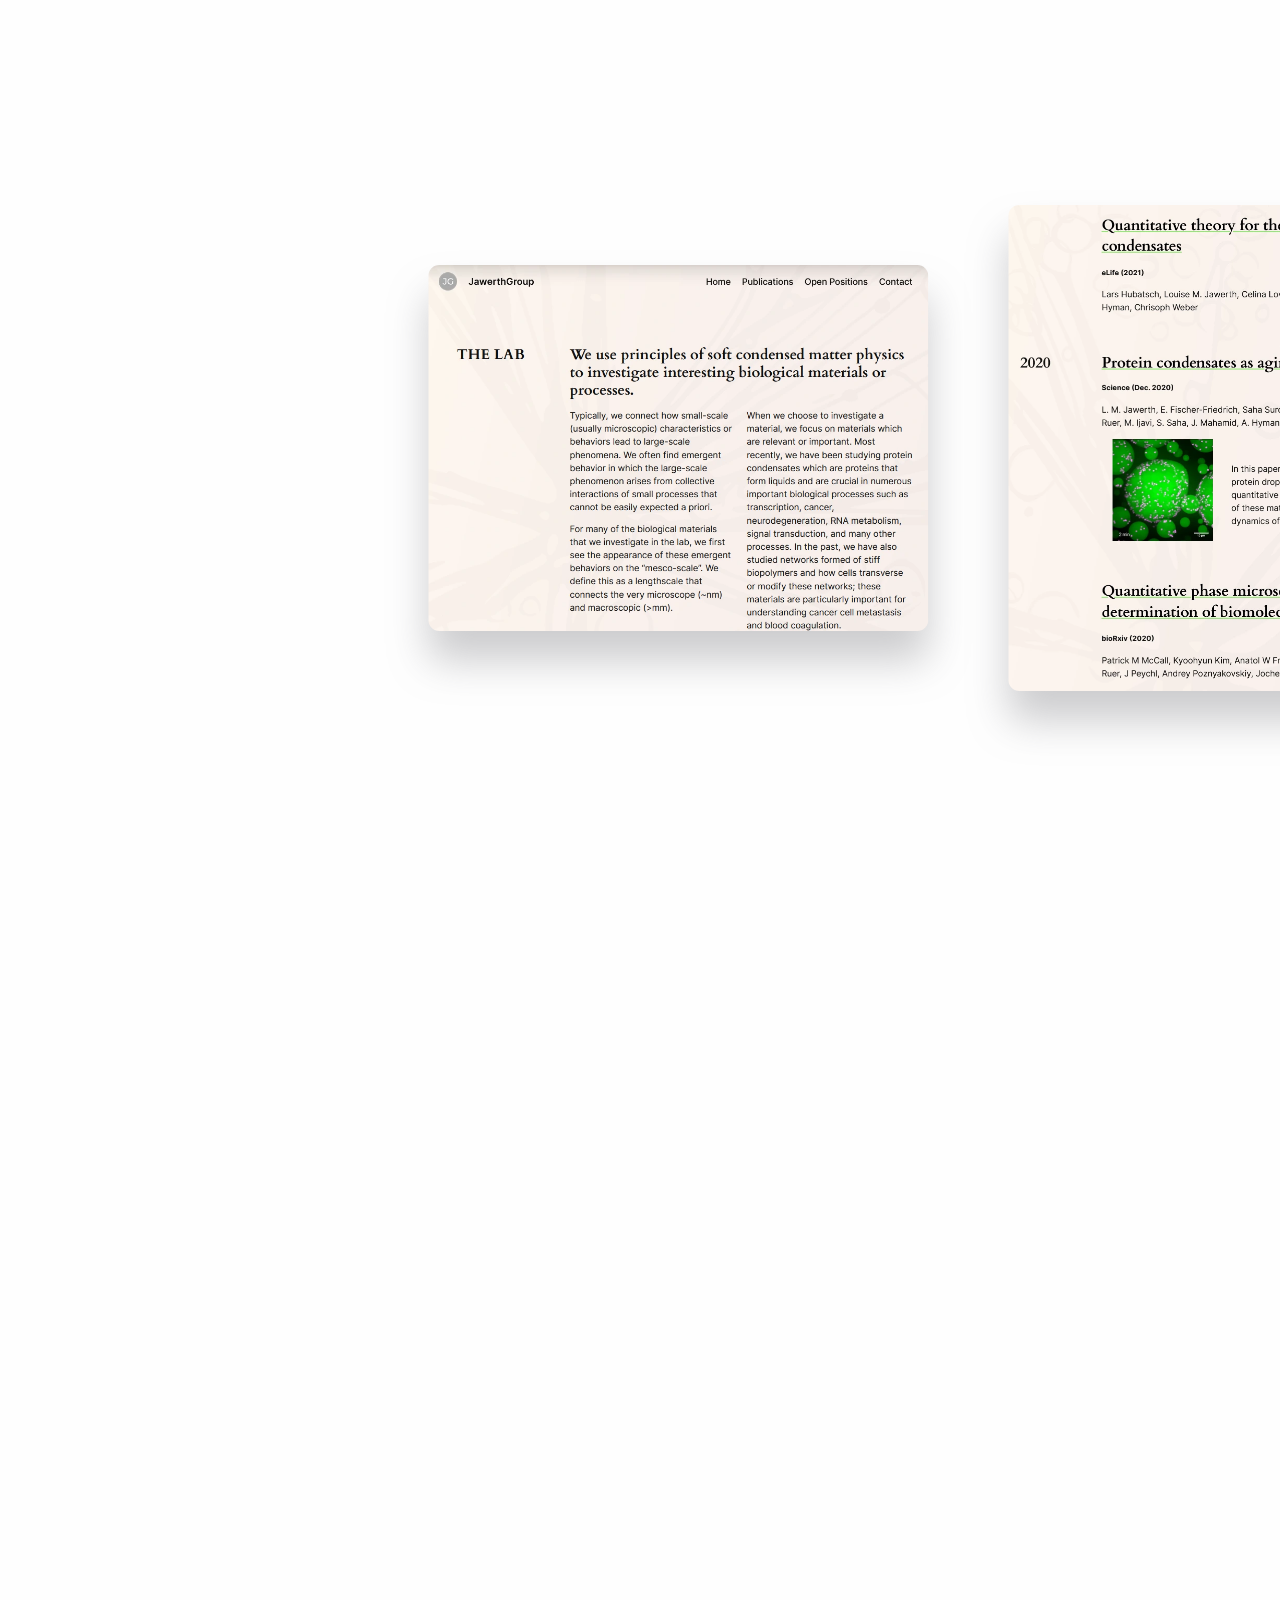
==== index.html @ b8432aae "Update index.html" ====
<!DOCTYPE html>
<html lang="en_EN">


<head>
    <meta charset="utf-8">
    <meta http-equiv="X-UA-Compatible" content="IE=edge">
    <meta name="viewport" content="width=device-width, initial-scale=1, shrink-to-fit=no, viewport-fit=cover">
    <meta name="theme-color" content="#fefefe"> 

    <!-- SEO -->
    <title>Gabriel Furmuzachi | Freelance Web Developer & Graphic Designer Vienna</title>
    <meta name="description" content="Freelance web developer and graphic designer based in Vienna, Austria. Specializing in high-end, custom web solutions, open-source architectures, and creative design." />
    <meta name="author" content="Gabriel Furmuzachi" />
    <meta name="robots" content="index, follow"> 
    <link rel="canonical" href="https://dev.cento.red/" />

    <!-- OpenGraph -->
    <meta property="og:title" content="Gabriel Furmuzachi | Web Development & Graphic Design">
    <meta property="og:type" content="profile">
    <meta property="og:url" content="https://dev.cento.red/">
    <meta property="og:image" content="https://dev.cento.red/img/gabriel_furmuzachi.webp">
    <meta property="og:image:alt" content="Portrait of Gabriel Furmuzachi, Web Developer and Graphic Designer">
    <meta property="og:description" content="Freelance web developer and graphic designer based in Vienna, Austria. Specializing in custom, high-end web solutions and creative design.">
    <meta property="og:site_name" content="Gabriel Furmuzachi Portfolio">
    <meta property="og:locale" content="en_AT">

    <!-- Twitter -->
    <meta name="twitter:card" content="summary_large_image">
    <meta name="twitter:title" content="Gabriel Furmuzachi | Web Development & Graphic Design">
    <meta name="twitter:description" content="Creative graphic design and high-end web development solutions in Vienna.">
    <meta name="twitter:image" content="https://dev.cento.red/img/gabriel_furmuzachi.webp">
    <meta name="twitter:image:alt" content="Portrait of Gabriel Furmuzachi, Web Developer and Graphic Designer">

    <!-- JSON-LD -->
    <script type="application/ld+json">
    {
      "@context": "https://schema.org",
      "@type": "Person",
      "name": "Gabriel Furmuzachi",
      "url": "https://dev.cento.red/",
      "image": "https://dev.cento.red/img/gabriel_furmuzachi.webp",
      "jobTitle": "Freelance Graphic Designer and Web Developer",
      "alumniOf": {
        "@type": "CollegeOrUniversity",
        "name": "University of Vienna"
      },
      "address": {
        "@type": "PostalAddress",
        "addressLocality": "Vienna",
        "addressCountry": "AT"
      },
      "email": "mailto:gabriel@cento.red",
      "knowsAbout": [
        "Web Development", 
        "Graphic Design", 
        "Open-Source Architecture", 
        "UI/UX Design"
      ],
      "sameAs": [
        "https://www.linkedin.com/in/yourprofile",
        "https://github.com/yourusername"
      ]
    }
    </script>

    <!-- Icons -->
    <link rel="icon" href="/favicon.ico" sizes="48x48">
    <link rel="icon" href="/icon.svg" type="image/svg+xml">
    <link rel="apple-touch-icon" href="/apple-touch-icon.png">
    <link rel="stylesheet" href="/main.css">
</head>

<body id="body" style="overscroll-behavior: none !important;">
    <div style="z-index:9999; display:flex; justify-content:flex-start;align-items:center;width:100%;">
    </div>


    <div class="block-ui__wrapper">
        <p>Please change to portrait mode to better see this page.</p>
    </div>


    <div id="menu"
        style="position:fixed; top:calc(2vw + 15px); right:calc(5vw + 15px); z-index:100; transition: all 0.6s ease;  display:var(--mobil-hide);mix-blend-mode:exclusion;">

        <a id="g1" class="anchor" href="#about" target="_self" onmouseover="this.style.color='#4d4e44'"
            onmouseout="this.style.color='white'"
            style="font-variation-settings: 'wght' 374, 'wdth' 67; color:white;">ABOUT</a>

        <a id="g2" class="anchor" href="#work" target="_self" onmouseover="this.style.color='#4d4e44'"
            onmouseout="this.style.color='white'"
            style="font-variation-settings: 'wght' 374, 'wdth' 67; color:rgb(255, 255, 255);">WORK</a>

        <a id="g3" class="anchor" href="#contact" target="_self" onmouseover="this.style.color='#4d4e44'"
            onmouseout="this.style.color='white'"
            style="font-variation-settings: 'wght' 374, 'wdth' 67; color:white;">CONTACT</a>

    </div>



    <main id="page" style="will-change:transform; border:0px; margin:0px;">
        <div class="section"
            style="width:var(--1stwidth); flex-direction:column; justify-content:center; align-content:center; align-items:flex-start; box-sizing:border-box; padding: calc(5vw + 15px) calc(5vw + 15px) calc(3vw + 4vh) calc(5vw + 15px); min-width:55vw; max-width:1450px;">
            <div style="display:flex;">
                <div style="display:flex; flex-direction:column; ">
                    <div style="width:10vw; height:calc(6vw + 8vh); min-height:45px; display:var(--mobil-show);"> </div>
                    <div>
                        <h2 id="bigtitle" class="anm2" style="z-index:9999;
    line-height:110%;font-family:Roboto; margin:0px; text-transform: uppercase;color:#b2b1bb;">Hello, <span
                                style="color:rgb(255, 0, 0); padding:0px; margin:0px;"><span
                                    style="color:#fefefe;text-rendering: geometricPrecision;"></span>World!</span></h2>
                        <br>
                        <h4 id="maincta" style="will-change:tranform, opacity;font-size: 4vh; margin-top:4vw;"> Gabriel
                            here.</h4>


                        <div style="width:10vw;height:calc(3vw + 0vh); display:var(--mobil-show);"> </div>
                    </div>
                </div>
            </div>
        </div>

        <div class="section"
            style="align-items:flex-end; justify-content:center; height:var(--2ndheight); min-width:45vw;">
            <picture class="pic fancy">
                <img src="img/gabriel_furmuzachi.webp" alt="Gabriel Furmuzachi"
                    style="transition-delay:1s; height:var(--2ndheight); max-height:var(--2ndmaxheight); height:auto;">
            </picture>
        </div>





        <div id="about" class="section red-header fancy" style="min-width: 23vw; padding-left: 10vw;">

            <img src="img/about.svg" alt="About">

        </div>

        <div class="horizontal red-header fancy">

            <img src="img/abouth.svg" alt="About">

        </div>

        <div class="section"
            style="flex-direction: column; justify-content: center; padding: calc(5vw + 15px) calc(3vw + 4vh) calc(3vw + 4vh) calc(5vw + 15px); width:var(--1sttextwidth);">
            <!-- <div style="width:55vw; min-height:calc(5vw + 5vh); display:var(--mobil-hide);"> </div> -->
            <div id="about" class="section"
                style="box-sizing:border-box; padding:var(--leadpad) var(--leadpad2); max-height:var(--innherh); display:flex; flex-direction: column; justify-content: center;">
                <p id="about-text" class="alt2b animate-me"
                    style="z-index:1; color:var(--switchfill); line-height:150%; font-size: 120%; ">I'm a graphic
                    designer and web developer. My style is clean, accessible, and direct. <br> <br> I’m here to
                    understand your goals and translate those into fresh, new graphics and web experiences. An intuitive, efficient, and
                    beautiful website can set you apart and take you to the next level. That’s what I am here to help
                    you do.
                </p>
                <p class="alt3 animate-me"
                    style="z-index:1; color:var(--switchfill); line-height:150%; font-size: 120%;">My design process begins with traditional sketching and ideation, followed by digital execution using industry-standard tools like <i>Figma</i> and <i>Illustrator</i>. For web development, I specialize in content management systems (CMS) such <i>Wordpress</i> and
                    <i>Ghost</i>, as well as flat-file systems like <i>Kirby</i> and <i>Grav</i>.
                    
                </p>

            </div>
        </div>

        <div id="work" class="section red-header fancy" style="min-width: 23vw;">
            <img src="img/workv.svg" alt="">
        </div>

        <div class="horizontal section red-header fancy" style="padding: 0 0 5rem 0;">
            <div style="display: flex;flex-direction: column; margin: auto;">
                <svg id="Layer_1" data-name="Layer 1" xmlns="http://www.w3.org/2000/svg" viewBox="0 0 300 90">
                    <defs>
                        <style>
                            .cls-1 {
                                font-size: 1.5rem;
                                fill: #ffff;
                                stroke: #b2b1bb;
                                font-family: Roboto;
                            }
                        </style>
                    </defs><text class="cls-1" transform="translate(0 61.2)">RECENT</text>
                </svg>
                <img src="img/workh.svg" alt="About">

            </div>

        </div>

<!-- WORK EXAMPLES -->

         <!-- Bischu -->
         <div class="section"
         style="flex-direction: column; justify-content: flex-start;padding: calc(3vw + 15px) calc(5vw + 15px) calc(3vw + 4vh) calc(5vw + 15px);">
         <div style="width:10vw;height:4vh; display:var(--mobil-show);"> </div>
         <div style="width:10vw; min-height:calc(5vw + 5vh); display:var(--mobil-hide);"> </div>
         <h2 class="alt1 animate-me work-heading">Bischu</h2>
         <br>
         <h4 style="transition-delay:0.4s; margin:1vh 0px 20px 0px; font-size: 1.95vh; text-align: left;">Web
             Development</h4>
         <p class="alt2 animate-me description">
             <a class="link-flash" href="https://bischu.me/">Bischu</a> is a skilled graphic designer who creates a diverse range of visual solutions, from comprehensive corporate identity packages to dynamic brand videos and eye-catching logos.

         </p>

     </div>

     <div class="section wrap" style="display: flex;align-items: center;justify-content: space-around;">

         <div class="alt1.5 animate-me "
             style=" position: relative; margin-left: auto; margin-right: auto; display: block; padding: 1.5rem;">
             <video class="video wrap"
                 style="border-radius: 11px; -webkit-filter: drop-shadow(5px 5px 5px rgb(146, 146, 146)); filter: drop-shadow(5px 5px 5px rgb(146, 146, 146));"
                 width="auto" height="400px" autoplay="" muted="" loop="" playsinline="">
                 <source src="img/bischu/bischu.mp4">
             </video>

         </div>

         <figure class="gallery__thumb alt1.5 animate-me">
             <img src="img/bischu/webp/bischu-1.webp" alt="bischu" class="gallery__image"
                 style="height=400px;">

         </figure>

         <figure class="gallery__thumb alt2 animate-me">
             <img src="img/bischu/webp/bischu-2.webp" alt="bischu" class="gallery__image">

         </figure>
         <figure class="gallery__thumb alt2 animate-me">
            <img src="img/bischu/webp/bischu-3.webp" alt="bischu" class="gallery__image">

        </figure>


     </div>       


        <!-- Villa Krems -->
         <div class="section"
         style="flex-direction: column; justify-content: flex-start;padding: calc(3vw + 15px) calc(5vw + 15px) calc(3vw + 4vh) calc(5vw + 15px);">
         <div style="width:10vw;height:4vh; display:var(--mobil-show);"> </div>
         <div style="width:10vw; min-height:calc(5vw + 5vh); display:var(--mobil-hide);"> </div>
         <h2 class="alt1 animate-me work-heading">Villa Krems</h2>
         <br>
         <h4 style="transition-delay:0.4s; margin:1vh 0px 20px 0px; font-size: 1.95vh; text-align: left;">Web
             Development</h4>
         <p class="alt2 animate-me description">
             <a class="link-flash" href="https://villa-krems.com/">Villa Krems</a> offers a unique holiday experience in beautifully restored historical apartments located in the heart of Krems an der Donau.

         </p>

     </div>

     <div class="section wrap" style="display: flex;align-items: center;justify-content: space-around;">

         <figure class="gallery__thumb alt1.5 animate-me">
             <img src="img/villakrems/webp/vk01.webp" alt="Villa Krems" class="gallery__image" style="height=400px;">
         </figure>

         <figure class="gallery__thumb alt2 animate-me">
             <img src="img/villakrems/webp/vk02.webp" alt="Villa Krems" class="gallery__image">

         </figure>
         <figure class="gallery__thumb alt2 animate-me">
            <img src="img/villakrems/webp/vk03.webp" alt="Villa Krems" class="gallery__image">
        </figure>
        <figure class="gallery__thumb alt2 animate-me">
            <img src="img/villakrems/webp/vk04.webp" alt="Villa Krems" class="gallery__image">
        </figure>
         <figure class="gallery__thumb alt2 animate-me">
            <img src="img/villakrems/webp/vk05.webp" alt="Villa Krems" class="gallery__image">
        </figure>

     </div>       




        <!-- Jawerth Group -->
        <div class="section"
            style="flex-direction: column; justify-content: flex-start;padding: calc(3vw + 15px) calc(5vw + 15px) calc(3vw + 4vh) calc(5vw + 15px);">
            <div style="width:10vw;height:4vh; display:var(--mobil-show);"> </div>
            <div style="width:10vw; min-height:calc(5vw + 5vh); display:var(--mobil-hide);"> </div>
            <h2 class="alt1 animate-me work-heading">Jawerth Group</h2>
            <br>
            <h4 style="transition-delay:0.4s; margin:1vh 0px 20px 0px; font-size: 1.95vh; text-align: left;">Web
                Development</h4>
            <p class="alt2 animate-me description">
                Research in the <a class="link-flash" href="https://jawerthgroup.org/">Jawerth Group</a> focuses on using principles from soft condensed matter physics to understand important biological materials.

            </p>

        </div>

        <div class="section wrap" style="display: flex;align-items: center;justify-content: space-around;">

            <div class="alt1.5 animate-me "
                style=" position: relative; margin-left: auto; margin-right: auto; display: block; padding: 1.5rem;">
                <video class="video wrap"
                    style="border-radius: 11px; -webkit-filter: drop-shadow(5px 5px 5px rgb(146, 146, 146)); filter: drop-shadow(5px 5px 5px rgb(146, 146, 146));"
                    width="auto" height="400px" autoplay="" muted="" loop="" playsinline="">
                    <source src="img/jawerthgroup/particles.mp4">
                </video>

            </div>

            <figure class="gallery__thumb alt1.5 animate-me">
                <img src="img/jawerthgroup/webp/the-lab.webp" alt="Jawerth Group Lab" class="gallery__image"
                    style="height=400px;">

            </figure>

            <figure class="gallery__thumb alt2 animate-me">
                <img src="img/jawerthgroup/webp/publications.webp" alt="Jawerth Group Publications" class="gallery__image">

            </figure>


        </div>

        <!-- JKR FONDS -->

        <div class="section"
            style="flex-direction: column; justify-content: flex-start;padding: calc(3vw + 15px) calc(5vw + 15px) calc(3vw + 4vh) calc(5vw + 15px);">
            <div style="width:10vw;height:4vh; display:var(--mobil-show);"> </div>
            <div style="width:10vw; min-height:calc(5vw + 5vh); display:var(--mobil-hide);"> </div>
            <h2 class="alt1 animate-me work-heading">JKR-FONDS</h2>
            <br>
            <h4 style="transition-delay:0.4s; margin:1vh 0px 20px 0px; font-size: 1.95vh; text-align: left;">Web
                Development</h4>
            <p class="alt2 animate-me description">
                <a class="link-flash" href="https://jkr-fonds.at/">Johann Karl Regber</a> was an acclaimed Austrian poet and composer whose emotionally rich and complex musical works earned recognition both in Austria and abroad.
            </p>

        </div>

        <div class="section wrap" style="display: flex;align-items: center;justify-content: space-around;">

            <figure class="gallery__thumb alt2.75 animate-me">
                <img src="img/jkr/webp/jkr04.webp" alt="Johann Karl Regber" class="gallery__image">

            </figure>

            <figure class="gallery__thumb alt2.5 animate-me">
                <img src="img/jkr/webp/jkr03.webp" alt="Johann Karl Regber" class="gallery__image">

            </figure>
            <figure class="gallery__thumb alt2.5 animate-me">
                <img src="img/jkr/webp/jkr02.webp" alt="Johann Karl Regber" class="gallery__image">

            </figure>
            <figure class="gallery__thumb alt2.5 animate-me">
                <img src="img/jkr/webp/jkr01.webp" alt="Johann Karl Regber" class="gallery__image">

            </figure>



        </div>



        <!-- Whoosh -->


        <div class="section"
            style="flex-direction: column; justify-content: flex-start;padding: calc(3vw + 15px) calc(5vw + 15px) calc(3vw + 4vh) calc(5vw + 15px);">
            <div style="width:10vw;height:4vh; display:var(--mobil-show);"> </div>
            <div style="width:10vw; min-height:calc(5vw + 5vh); display:var(--mobil-hide);"> </div>
            <h2 class="alt1 animate-me work-heading">Whoosh</h2>
            <br>
            <h4 style="transition-delay:0.4s; margin:1vh 0px 20px 0px; font-size: 1.95vh; text-align: left;">Logo
                Variations </h4>
            <p class="alt2 animate-me description">
                <a class="link-flash" href="https://whoosh.wien/">Whoosh</a> is a start-up that uses urban interventions
                to make important new connections across the city of Vienna, Austria. Read about the <a
                    class="link-flash"
                    href="https://blog.cento.red/2020-10-10-whoosh-the-rebellious-optimists/">making</a> of the logo in
                this blog post.

            </p>

        </div>


        <div class="section">


            <div class="gallery">
                <div class="gallery__column" style="justify-content: space-around;">

                    <figure class="gallery__thumb" style="padding-bottom: 3rem;">

                        <img src="img/whoosh/webp/whoosh.webp" alt="Whoosh logo" class="gallery__image"
                            style="padding-bottom: 3rem;border-radius: 0px;">

                    </figure>

                    <figure class="gallery__thumb">

                        <img src="img/whoosh/webp/whoosh2.webp" alt="Whoosh logo" class="gallery__image"
                            style="padding-bottom: 3rem;border-radius: 0px;">

                    </figure>
                    <figure class="gallery__thumb">

                        <img src="img/whoosh/webp/whoosh3.webp" alt="Whoosh logo" class="gallery__image"
                            style="padding-bottom: 3rem;border-radius: 0px;">

                    </figure>
                    <figure class="gallery__thumb">

                        <img src="img/whoosh/webp/whoosh4.webp" alt="Whoosh logo" class="gallery__image" style="border-radius: 0px;">

                    </figure>


                </div>



            </div>


        </div>


        <!-- Wikiphilo -->

        <div class="section"
            style="flex-direction: column; justify-content: flex-start;padding: calc(3vw + 15px) calc(5vw + 15px) calc(3vw + 4vh) calc(5vw + 15px);">
            <div style="width:10vw;height:4vh; display:var(--mobil-show);"> </div>
            <div style="width:10vw; min-height:calc(5vw + 5vh); display:var(--mobil-hide);"> </div>
            <h2 class="alt1 animate-me work-heading">WIKIPHILO</h2>
            <br>
            <h4 style="transition-delay:0.4s; margin:1vh 0px 20px 0px; font-size: 1.95vh; text-align: left;">Flyers</h4>
            <p class="alt2 animate-me description">
                <a class="link-flash" href="https://wikiphilo.at/">WIKiPhilo</a> is an independent institute focused on nurturing curiosity and self-discovery in children and young adults.
                <br>
                Read about how I <a class="link-flash"
                    href="https://blog.cento.red/2020-09-10-wikiphilo-philosophy-and-kids/">designed</a> the flyers and posters.
            </p>

        </div>

        <div class="section wrap" style="display: flex;align-items: center;justify-content: space-around;">



            <figure class="gallery__thumb alt1.5 animate-me">
                <img src="img/wikiphilo/webp/flyer1.webp" alt="Wikiphilo Flyer" class="gallery__image">

            </figure>

            <figure class="gallery__thumb alt2 animate-me">
                <img src="img/wikiphilo/webp/flyer2.webp" alt="Wikiphilo Flyer" class="gallery__image">

            </figure>

            <figure class="gallery__thumb alt1.5 animate-me">
                <img src="img/wikiphilo/webp/front-2024.webp" alt="Wikiphilo Flyer" class="gallery__image">

            </figure>

            <figure class="gallery__thumb alt2 animate-me">
                <img src="img/wikiphilo/webp/back-2024.webp" alt="Wikiphilo Flyer" class="gallery__image">

            </figure>

        </div>



        <!-- And More -->
        <div class="section"
        style="flex-direction: column; justify-content: flex-start;padding: calc(3vw + 15px) calc(5vw + 15px) calc(3vw + 4vh) calc(5vw + 15px);">
        <div style="width:10vw;height:4vh; display:var(--mobil-show);"> </div>
        <div style="width:10vw; min-height:calc(5vw + 5vh); display:var(--mobil-hide);"> </div>
        <h2 class="alt1 animate-me work-heading">Playground</h2>
        <br>
        <h4 style="transition-delay:0.4s; margin:1vh 0px 20px 0px; font-size: 1.95vh; text-align: left;">Concepts</h4>
        <p class="alt2 animate-me description">
            <a class="link-flash" href="https://gerlitzen.cento.red/">Gerlitzen Apartments</a> 
            <br>
            <a class="link-flash" href="https://wikiphilo.cento.red/">Wikiphilo Concept</a>
            <br>
            
        </p>

    </div>


        <div id="contact" class="section fancy" style="padding: 6vw 7vw 6vw 9vw; width: 35vw;">



            <img src="img/contact.svg" alt="">
        </div>

        <div class="horizontal section red-header fancy">

            <img src="img/contacth.svg" style="padding-bottom: 7vh;" alt="Contact">


        </div>


        <div
            style="display: flex; box-sizing: border-box; height: var(--sectionheight); width: var(--sectionwidth); background-color: black; padding: calc(3vw + 15px) calc(5vw + 15px) calc(3vw + 4vh) calc(5vw + 15px);align-items:center; height:var(--footerh); min-width:70vw; min-height: 80vh;">



            <div
                style="width: 100%; display:flex; flex-direction: var(--footerf); align-items:var(--footerff);  min-height:var(--footerkmh); justify-content: space-evenly;">
                <p class="contact">Contact me for a tailored quote.<br><br>
                    Are you a graphic designer or web developer? Get in touch! <br> I’m always on the lookout for new collaborations and partnerships.
                    <br><br>
                    Send a <a class="link-flash" href="mailto:gabriel@cento.red" rel="noopener">message</a> and let's talk.
                </p>

                <div style="margin-top:50px; display: flex; flex-direction: column-reverse;align-items: flex-end;">
                    <p>
                        <a class="link-flash"
                            style="color:rgb(255, 255, 255); font-variation-settings: 'wght' 374, 'wdth' 67; font-size:18px; margin:0px; padding:0px;"
                            href="impressum.html" rel="noopener">Impressum</a>
                    </p>
                </div>


            </div>
        </div>


    </main>


</body>








<script>
    document.fonts.ready.then(function () {

        document.getElementById('g1').style.opacity = document.getElementById('g2').style.opacity = document.getElementById('g3').style.opacity = 1;
        document.getElementById('bigtitle').style.opacity = 1; document.getElementById('bigtitle').style.transform = "translateY(0px)";

        document.getElementById('maincta').style.opacity = 1; document.getElementById('maincta').style.transform = "translateY(0px)";
    });

</script>



<script>[].forEach.call(document.querySelectorAll('[data-srcset]'), function (pic) {
        pic.setAttribute('srcset', pic.getAttribute('data-srcset'));
        pic.onload = function () { pic.removeAttribute('data-srcset'); };
    });</script>
<script> var page = document.getElementById("page"), last_pane = page.getElementsByClassName("section");
    last_pane = last_pane[last_pane.length - 1]; var dummy_x = null;

    function gecoKa() {
        var e = page.scrollWidth - window.innerWidth + window.innerHeight;
        document.body.style.height = e + "px", dummy_x = last_pane.getBoundingClientRect().left + window.scrollY;



        var html = document.getElementsByTagName('html')[0];
        var wchange = window.pageYOffset / 250;
        if ("ontouchstart" in document.documentElement) { if (wchange < 1) { html.style.setProperty('--scalesm', 1 - wchange); } else { html.style.setProperty('--scalesm', 0); } } else {
            if (wchange < 1) { html.style.setProperty('--scales', 1 - wchange); } else { html.style.setProperty('--scales', 0); }
        }


        window.requestAnimationFrame(gecoKa)
    } window.requestAnimationFrame(gecoKa)

</script>



<script> function resize() { "ontouchstart" in document.documentElement || document.getElementById("page").classList.add("smooth"); const t = document.body, e = document.querySelector(".smooth"); let o = 0, n = 0, s = o, i = n; function a(t, e, o) { return (1 - o) * t + o * e } t.style.height = e.style.width + "px", e.style.position = "fixed", e.style.top = 0, e.style.left = 0, window.addEventListener("scroll", function () { o = window.pageYOffset, n = window.pageXOffset }, { passive: true, capture: false }), window.requestAnimationFrame(function t() { if (navigator.userAgent.toLowerCase().indexOf("firefox") > -1) { s = a(s, o, .3); } else { s = a(s, o, .07); i = a(i, n, .07); s = Math.floor(100 * s) / 100; i = Math.floor(100 * i) / 100; } if (navigator.userAgent.toLowerCase().indexOf("firefox") > -1) { e.style.transform = `translate3d(-${s}px, 0px, 0.01px)`; } else { e.style.transform = `translate3d(-${s}px, -${i}px, 0px)`; } window.requestAnimationFrame(t) }) } resize();</script>


<script> function flexer() {
        if ("ontouchstart" in document.documentElement) {
            document.getElementById("page").style.flexDirection = "column"; document.body.style.cssText = "width: 100% !important; overflow-x: hidden"; document.getElementById("page").style.width = window.innerWidth;
        } else { }
    }; if ("ontouchstart" in document.documentElement) { flexer(); }

</script>



<script> function scrollUp() { window.scrollTo(0, 0); } </script>


<script>
    var elements = document.querySelectorAll('a.fade'), i; for (var i = 0, len = elements.length; i < len; i++) { elements[i].onclick = function () { return createTimedLink(this, myFunction, 300); } } function createTimedLink(element, callback, timeout) {
        var badi = document.body; badi.style.transition = "opacity 0.3s"; badi.style.opacity = 0;
        setTimeout(function () { callback(element); }, timeout); return false;
    } function myFunction(element) { window.location = element.href; } window.addEventListener("pageshow", function (event) { var historyTraversal = event.persisted || (typeof window.performance != "undefined" && window.performance.navigation.type === 2); if (historyTraversal) { window.location.reload(); } });
</script>


<script> if (navigator.userAgent.toLowerCase().indexOf('firefox') > -1) {
        var fflex = document.querySelectorAll('.ffflex'), i;
        for (i = 0; i < fflex.length; ++i) { fflex[i].style.display = "flex"; fflex[i].style.alignItems = "flex-end"; }
    } else { } </script>



<script>
    window.addEventListener('keydown', function (event) { if (event.key === 'ArrowUp') { window.scrollBy(0, -500); } }, { passive: true, capture: false })
    window.addEventListener('keydown', function (event) { if (event.key === 'ArrowDown') { window.scrollBy(0, 500); } }, { passive: true, capture: false })
</script>



<script> if ("ontouchstart" in document.documentElement) { if (window.DeviceOrientationEvent) { window.addEventListener('orientationchange', function () { location.reload(); }, false); } } else { }
</script>



<script> var html = document.getElementsByTagName('html')[0]; if ("ontouchstart" in document.documentElement) { html.style.setProperty('--timing', 0 + 's'); html.style.setProperty('--easing', 'linear'); } else { html.style.setProperty('--timing', 0.5 + 's'); html.style.setProperty('--easing', 'ease'); } </script>




<script>
    const options = { root: null, rootMargin: '0px', threshold: 0 }
    let callback = (entries) => { entries.forEach(entry => { if (entry.isIntersecting) { entry.target.classList.add('fancy'); } else { entry.target.classList.remove('fancy'); } }); }
    let observer = new IntersectionObserver(callback, options); document.querySelectorAll('.animate-me').forEach(box => { observer.observe(box) });
    if (navigator.userAgent.indexOf("Chrome") !== -1) { } else { }
</script>


<script>

    if ("ontouchstart" in document.documentElement) { } else {
        let ankorz = document.querySelectorAll(".anchor"); for (let i = 0; i < ankorz.length; i++) { ankorz[i].onclick = function () { window.scrollTo(0, document.querySelector(this.getAttribute('href')).offsetLeft); } }
    }</script>

<script>
    function changeText(text) { var display = document.getElementById('changethis'); display.innerHTML = ""; display.innerHTML = text; }
</script>


<script>
    const ENABLE_HOVER_DELAY = 500; let timer;

    window.addEventListener('scroll', function () {
        const bodyClassList = document.body.classList; clearTimeout(timer);
        if (!bodyClassList.contains('disable-hover')) { bodyClassList.add('disable-hover'); }
        timer = setTimeout(function () { bodyClassList.remove('disable-hover'); }, ENABLE_HOVER_DELAY);
    }, { passive: true, capture: false });

</script>


</html>
---- main.css ----
@font-face {
	font-family: "Impact";
	font-display: swap;
	src: url('fonts/Oswald-VariableFont_wght.ttf') format('truetype');
}

@font-face {
	font-family: "Roboto";
	font-display: swap;
	src: url('fonts/Roboto-regular.ttf') format('truetype');
}


h2,
h1 {
	font-family: var(--family);
	font-kerning: normal;
	-webkit-font-kerning: normal;
	-moz-osx-font-smoothing: grayscale;
	-webkit-font-smoothing: antialiased;
	font-variation-settings: var(--weight);
}

h3,
p,
h4,
a,
button
 {
	font-family: 'Roboto', Fallback, sans-serif;
}

h1,
h2 {
	font-variation-settings: 'wght' 400, 'wdth' 63;

}

p,
i {
	font-variation-settings: 'wght' 415, 'wdth' 104;
}

/* a,
button {
	font-variation-settings: 'wght' 1200, 'wdth' 104, 'slnt' 0;
} */

/* a:hover,
button:hover,
#send:hover {
	font-variation-settings: 'wght' 900, 'wdth' 104, 'slnt' -10;
} */

@media (hover: hover) and (pointer: fine) {
	 :root {
		--emptyw: 15vh;
		--emptyh: 100vh;
		--sectionheight: 100vh;
		--mobil-hide: block;
		--1stwidth: 60vw;
		--1sttextwidth: 45vw;
		--2ndtextwidth: 94vw;
		--2ndtextmaxwidth: 1500px;
		--3rdtextwidth: 900px;
		--contactwidth: 600px;
		--benefitswidth: 400px;
		--2ndheight: 100vh;
		--2ndmaxheight: 88vh;
		--3rdheight: 100vh;
		--family: 'Impact', Fallback, sans-serif;
		--officemaxheight: 76vh;
		--footerh: 100vh;
		--footerw: ;
		--globew: auto;
		--footerf: column;
		--footerff: center;
		--footerkmh: 60vh;
	}
}

@media screen and (min-width: 2200px) and (pointer: fine) {
	 :root {
		--var: none;
	}
}

@media (hover: none) and (pointer: coarse) {
	 :root {
		---emptyw: 0px;
		--emptyh: 0px;
		--sectionwidth: 100%;
		--mobil-hide: none;
		--2ndheight: ;
		--3rdheight: 70vh;
		--1sttextwidth: 100%;
		--2ndtextwidth: 100%;
		--3rdtextwidth: 100%;
		--family: 'Roboto', Fallback, sans-serif;
		--weight: 'wght' 500, 'wdth' 63;
		--globemh: 80vh;
		--globew: auto;
	}
}

@media (hover: none) and (pointer: coarse) {
	 :root {
		--footerw: 100vw;
		--tacsw: 100vw;
		--tacsp: calc(5vw + 15px);
		--globew: 100vw;
	}
}

@media (hover: none) and (pointer: coarse) and (orientation: landscape) {
	 :root {
		--footerh: 40vw;
		--2ndmaxheight: 300vh;
		--officemaxheight: 200vh;
		--mobil-hide: block;
		--globew: 100vw;
		--footerf: row;
		--footerff: center;
		--footerkmh: 30vh;
	}
}

@media (hover: none) and (pointer: coarse) and (orientation: portrait) {
	 :root {
		--globew: 100vw;
		--footerf: column;
		--footerff: center;
		--footerkmh: 60vh;
	}
}

#body {
	overscroll-behavior: none !important;
}

body {
	margin: 0;
	overflow-x: hidden;
	background: var(--bgcolor);
	a:hover {
		color: var(--brandcolor);
	}
	-webkit-transition: all 0.6s ease;
	-moz-transition: all 0.6s ease;
	-o-transition: all 0.6s ease;
	transition: all 0.6s ease;
}

 :root {
	--bgcolor: #fefefe;
	--switchfill: black;
	--brandcolor: #b2b1bb;
	--thumbBG: rgb(180, 180, 180);
}

body.dark-mode {
	--bgcolor: #555454;
	--switchfill: rgb(255, 255, 255);
  }


body::-webkit-scrollbar {
	width: 12px;
}

body,
html {
	scrollbar-width;
	scrollbar-color: #ff0000 rgb(255, 255, 255);
}

body::-webkit-scrollbar-track {
	background: rgb(255, 255, 255);
}

body::-webkit-scrollbar-thumb {
	background-color: transparent;
	/* border-radius: 10px; */
	border: 2px solid rgb(255, 0, 0);
}

 ::-moz-selection {
	
	color: red;
	background: #b2b1bb;
}

 ::selection {
	
	color: red;
	background: #b2b1bb;
}

a {
	font-family: 'Roboto', Fallback, sans-serif;
	font-size: 1em; 
	padding-left: 20px;
	text-decoration: none;
	cursor: pointer;
	transition: all 0.2s ease;
}


img[data-srcset],
[data-srcset] {
	opacity: 0;
}

img,
[srcset] {
	opacity: 1;
	transition: opacity 2s 0s;
}

#page {
	display: flex;
	align-items: flex-start;
	align-content: flex-start;
}

.section {
	background-color: var(--bgcolor);
	transition: background-color 1s;
	display: flex;
	box-sizing: border-box;
	height: var(--sectionheight);
	width: var(--sectionwidth);
	max-width: var(--sectionwidth);
}

.section-example {
	background-color: var(--bgcolor);
	transition: background-color 1s;
	display: flex;
	box-sizing: border-box;
	height: var(--sectionheight);
	width: 36vw;
	max-width: 38vw;
}



.pic>source,
.pic>img {
	will-change: transform;
	width: 100%;
	object-fit: cover;
	margin: 0px;
	padding: 0px;
}

h1 {
	font-size: 230px;
}

@media screen and (min-width: 320px) {
	h1 {
		font-size: calc(50px + 76 * ((100vw - 320px) / 680));
	}
}

@media screen and (min-width: 2000px) {
	h1 {
		font-size: 180px;
	}
}

h2 {
	font-size: 30px;
}

@media screen and (min-width: 320px) {
	h2 {
		/* font-size: calc(50px + 28 * ((100vw - 620px) / 680)); */
		font-size: 30px;
	}
}

@media screen and (min-width: 2000px) {
	h2 {
		font-size: 60px;
	}
}

h3,
p {
	font-size: 14px;
	line-height: 150%;
}

@media screen and (min-width: 320px) {
	h3,
	p {
		font-size: calc(12px + 3 * ((100vw - 320px) / 680));
	}
}

@media screen and (min-width: 2000px) {
	h3,
	p {
		font-size: 15px;
	}
}

h4,
a {
	font-size: 18px;
	line-height: 160%;
}

@media screen and (min-width: 320px) {
	h4,
	a {
		font-size: calc(18px + 3 * ((100vw - 320px) / 680));
	}
}

@media screen and (min-width: 2000px) {
	h4,
	a {
		font-size: 26px;
	}
}


.contact {
	color:rgb(255, 255, 255); 
	width:45vw; 
	max-width:80vw; 
	font-variation-settings: 'wght' 374, 'wdth' 67; 
	font-size:23px; 
	margin:0px; 
	padding:0px;
}

.contact > a {
	
	color: rgb(255, 255, 255);
	
}

@media screen and (max-width: 500px) {
	.contact {
		width: 80vw; 
		margin: auto;
		font-size: 100%;
	}
	#menu {
		display: none;
	}
	.switch {
		top: 120px; 
		left: 130px;
	}

}

.work-heading {
	z-index:9999; 
	max-width:600px; 
	line-height:90%; 
	margin:0px; 
	text-transform: 
	uppercase;
	color:#b2b1bb; 
	text-align: left;
	
}




/* orientation */

.block-ui__wrapper {
	position: fixed;
	top: 0;
	left: 0;
	width: 100%;
	height: 100%;
	z-index: 99999;
	display: none;
	background: #000;
	color: rgb(255, 0, 0);
  }


  @media (max-width: 767px)
and (-webkit-min-device-pixel-ratio: 2)
and (orientation: landscape) {
 .block-ui__wrapper {
	 display: block;
	 display: -webkit-box;
	 display: -webkit-flex;
	 display: -moz-box;
	 display: -ms-flexbox;
	 display: flex;
	 -webkit-box-pack: center;
	 -webkit-justify-content: center;
		-moz-box-pack: center;
		 -ms-flex-pack: center;
			 justify-content: center;
	 -webkit-box-align: center;
	 -webkit-align-items: center;
		-moz-box-align: center;
		 -ms-flex-align: center;
			 align-items: center;
 }
}

@media (max-width: 767px)
and (-webkit-min-device-pixel-ratio: 2)
and (orientation: landscape) {
 .full-content__wrapper {
   overflow: hidden;
   position: fixed;
   height: 100%;
   width: 100%;
 }
}



.fancy {
	animation: anim1 1s ease-out;
}

.alt1.fancy {
	animation: anim2 1s ease-out;
}

.alt2.fancy {
	animation: anim3 0.65s ease-out;
}

.alt2b.fancy {
	animation: anim3b 1s ease-out;
}

.alt2c.fancy {
	animation: anim3c 1.65s ease-out;
}

.alt3.fancy {
	animation: anim4 2s ease-out;
}

.alt4.fancy {
	animation: anim2b 1s ease-out;
}

.alt5.fancy {
	animation: anim5 1s ease-out;
}

.alt6.fancy {
	animation: anim6 1s ease-out;
}

@keyframes anim1 {
	0% {
		opacity: 0;
		transform: scale(0.95);
	}
	100% {
		opacity: 1;
		transform: scale(1);
	}
}

@keyframes anim2 {
	0% {
		opacity: 0;
	}
	100% {
		opacity: 1;
	}
}

@keyframes anim2b {
	0% {
		opacity: 0;
	}
	30% {
		opacity: 0;
	}
	100% {
		opacity: 1;
	}
}

@keyframes anim3 {
	0% {
		opacity: 0;
		transform: translateY(20px);
	}
	100% {
		opacity: 1;
		transform: translateY(0px);
	}
}

@keyframes anim3b {
	0% {
		opacity: 0;
		transform: translateY(20px);
	}
	25% {
		opacity: 0;
		transform: translateY(20px);
	}
	100% {
		opacity: 1;
		transform: translateY(0px);
	}
}

@keyframes anim3c {
	0% {
		opacity: 0;
		transform: translateY(20px);
	}
	50% {
		opacity: 0;
		transform: translateY(20px);
	}
	100% {
		opacity: 1;
		transform: translateY(0px);
	}
}

@keyframes anim4 {
	0% {
		opacity: 0;
		transform: translateY(50px);
	}
	25% {
		opacity: 0;
		transform: translateY(50px);
	}
	100% {
		opacity: 1;
		transform: translateY(0px);
	}
}

@keyframes anim5 {
	0% {
		transform: scale(0.9);
	}
	100% {
		transform: scale(1);
	}
}

@keyframes anim6 {
	0% {
		transform: rotate(180deg);
	}
	100% {
		transform: rotate(0deg);
	}
}

#bigtitle {
	opacity: 0;
	transform: translateY(20px);
	transition: opacity 0.6s ease-out 0.4s, transform 0.6s ease-out 0.4s;
}

#smalltitle {
	opacity: 0;
	transform: translateY(20px);
	transition: opacity 0.45s ease-out 0.6s, transform 0.4s ease-out 0.65s;
}

#maincta {
	opacity: 0;
	transform: translateY(10px);
	transition: opacity 0.45s ease-out 1s, transform 0.6s ease-out 1s;
}


/* mobile */

.horizontal img {
	margin: auto;
	/* max-width: 200px; */
	max-width: 200px;
}


@media screen and (min-width: 1300px) {
	.horizontal {
		display: none;
	}
	.red-header {
		padding: 12vw 12vh; 
		width: 30vw;
	}
	.gallery {
		/* width: 36vw; */
		max-width: 38vw;
		}
	.card-list {
		width: 36vw;
		max-width: 38vw;
	}
	} 
@media screen and (max-width: 1300px) {

	#about, #work, #contact, #g1, #g2, #g3 {
		display: none;
	}
	.red-header {
		padding: 7vh 0 0 0; 
		margin: auto;
		}


	.gallery {
		margin: auto;
		display: flex;
		flex-direction: column;
		
		}
	:root {		
		--footerf: column;
		--footerff: center;
		--footerkmh: 99vw;
	}

	} 


.description {
	line-height:170%; 
	transition-delay:0.4s; 
	margin:0vh 0px 0px 3px; 
	transition:opacity 2s 0.7s, transform 1s ease 0.5s; 
	text-align:left; 
	color:rgb(43, 42, 42); 
	transition-delay:1s; 
	max-width:400px; 
	font-size: 1rem;
	
}


/* link */





.link-flash {
	font-variation-settings: 'wght' 374, 'wdth' 67;
	font-size:inherit; 
	padding-left: 0px;
	--ease-out-expo: cubic-bezier(0.19, 1, 0.22, 1);
	position: relative;
}
.link-flash::before, .link-flash::after {
	position: absolute;
	content: "";
	left: 0;
	bottom: -0.09rem;
	display: block;
	width: 100%;
	height: 1px;
	background: red;
	transition: 1.1s var(--ease-out-expo);
}
.link-flash::before {
	transform: scaleX(0);
	transform-origin: left;
}
.link-flash::after {
	transform-origin: right;
	transition-delay: 0.25s;
}
.link-flash:hover::before {
	transform: scaleX(1);
	transition-delay: 0.25s;
}
.link-flash:hover::after {
	transform: scaleX(0);
	transition-delay: 0s;
}
a {
	color: rgb(43, 42, 42); ;
	text-decoration: none;
}





#g1,
#g2,
#g3,
#g4 {
	opacity: 0;
}

#about-text {
	font-size: 20px;
}

@media screen and (min-width: 320px) {
	#about-text {
		font-size: calc(20px + 4 * ((100vw - 320px) / 680));
	}
}

@media screen and (min-width: 2000px) {
	#about-text {
		font-size: 30px;
	}
}

.disable-hover,
.disable-hover * {
	pointer-events: none !important;
}

#about>p>span {
	text-decoration: underline;
	cursor: crosshair;
	font-variation-settings: 'wght' 500, 'wdth' 108;
}

#about>p {
	font-variation-settings: 'wght' 300, 'wdth' 114;
}

.slide-img {
	opacity: 0;
	transition: opacity 2s;
}

.show {
	opacity: 1;
}





/* gallery */



.gallery {
	
	display: flex;
	padding: 2px;
	transition: 0.3s;
	align-content: center;
	align-items: center;
	}

.gallery__column {
	display: flex;
	flex-direction: column;
	
}

.gallery__thumb {
	position: relative; 
	/* max-width: 300px; */
	/* width: 100%;
	height: auto; */
	
	
	filter: drop-shadow(0px 30px 20px rgba(89, 89, 95, 0.3));
	-webkit-drop-shadow: (0px 30px 20px rgba(89, 89, 95, 0.3));
	-moz-drop-shadow: (0px 30px 20px rgba(89, 89, 95, 0.3));
	-ms-drop-shadow: (0px 30px 20px rgba(89, 89, 95, 0.3));
	-o-drop-shadow: (0px 30px 20px rgba(89, 89, 95, 0.3));

}
.gallery__image {
	/* display: block; */
	/* width: 100%; */
	max-width: 500px;
	transition: 0.3s;
	height: auto;
	border-radius: 11px;

}


@media screen and (max-width: 700px) {

	.gallery__image {
		/* display: block; */
		width: 100%;
		max-width: 300px;
		transition: 0.3s;
		height: auto;
	}

	.wrap {
		flex-wrap: wrap;
	}

	.video {
		width: 100%; 
		max-width: 300px;
	}

	} 



.gallery__image:hover {
	transform: scale(1.1);
	}

.impress {
	padding: 100px 35vw;
	margin: auto;
}

.impressum {
	color: rgb(95, 95, 95);
	
	font-variation-settings: 'wght' 374, 'wdth' 67; 
	font-size:23px; 
	margin:0px; 
	padding:0px;
}

.impressum > a {
	
	color: rgb(95, 95, 95);
	
}

@media screen and (max-width: 500px) {
	.impress {
		padding: 100px 50px;
		margin: auto;
	}
	.impressum {
		width: 80vw; 
		margin: auto;
		font-size: 16px;
	}
}
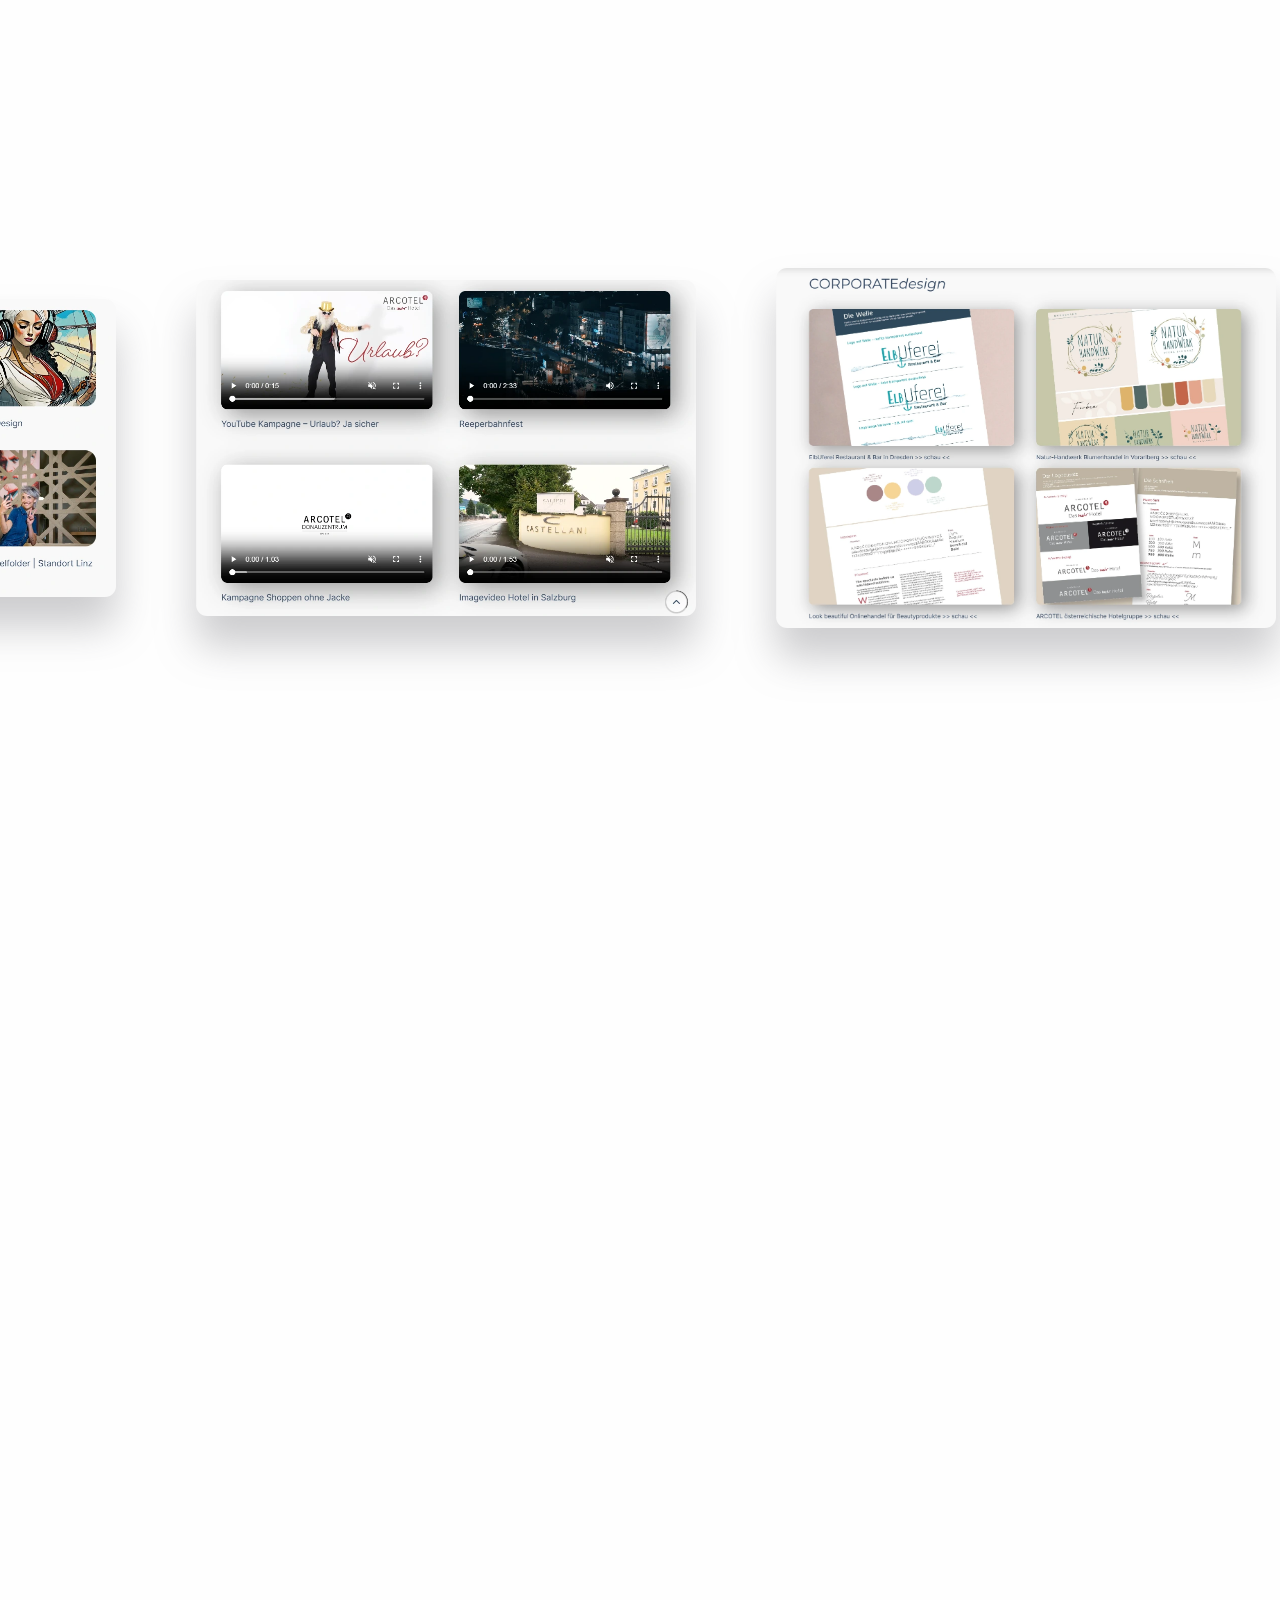
==== commit 696beffc: "bruno" ====
--- a/index.html
+++ b/index.html
@@ -193,6 +193,53 @@
 
 <!-- WORK EXAMPLES -->
 
+
+ <!-- Bruno Strobl -->
+         <div class="section"
+         style="flex-direction: column; justify-content: flex-start;padding: calc(3vw + 15px) calc(5vw + 15px) calc(3vw + 4vh) calc(5vw + 15px);">
+         <div style="width:10vw;height:4vh; display:var(--mobil-show);"> </div>
+         <div style="width:10vw; min-height:calc(5vw + 5vh); display:var(--mobil-hide);"> </div>
+         <h2 class="alt1 animate-me work-heading">Bruno Strobl</h2>
+         <br>
+         <h4 style="transition-delay:0.4s; margin:1vh 0px 20px 0px; font-size: 1.95vh; text-align: left;">Web
+             Development</h4>
+         <p class="alt2 animate-me description">
+             <a class="link-flash" href="https://brunostrobl.at/">Bruno Strobl</a> is an Austrian composer and conductor whose work has played a key role in shaping the development of contemporary music over the decades.
+
+         </p>
+
+     </div>
+
+     <div class="section wrap" style="display: flex;align-items: center;justify-content: space-around;">
+         <figure class="gallery__thumb alt1.5 animate-me">
+             <img src="img/bruno/bruno-01.webp" alt="Bruno Strobl" class="gallery__image"
+                 style="height:400px;">
+
+         </figure>
+
+         <figure class="gallery__thumb alt2 animate-me">
+             <img src="img/bruno/bruno-02.webp" alt="Bruno Strobl" class="gallery__image">
+
+         </figure>
+         <figure class="gallery__thumb alt2 animate-me">
+            <img src="img/bruno/bruno-03.webp" alt="Bruno Strobl" class="gallery__image">
+        </figure>
+        </figure>
+         <figure class="gallery__thumb alt2 animate-me">
+            <img src="img/bruno/bruno-04.webp" alt="Bruno Strobl" class="gallery__image">
+
+        </figure>        </figure>
+         <figure class="gallery__thumb alt2 animate-me">
+            <img src="img/bruno/bruno-05.webp" alt="Bruno Strobl" class="gallery__image">
+
+        </figure>
+
+     </div>       
+
+
+
+
+
          <!-- Bischu -->
          <div class="section"
          style="flex-direction: column; justify-content: flex-start;padding: calc(3vw + 15px) calc(5vw + 15px) calc(3vw + 4vh) calc(5vw + 15px);">
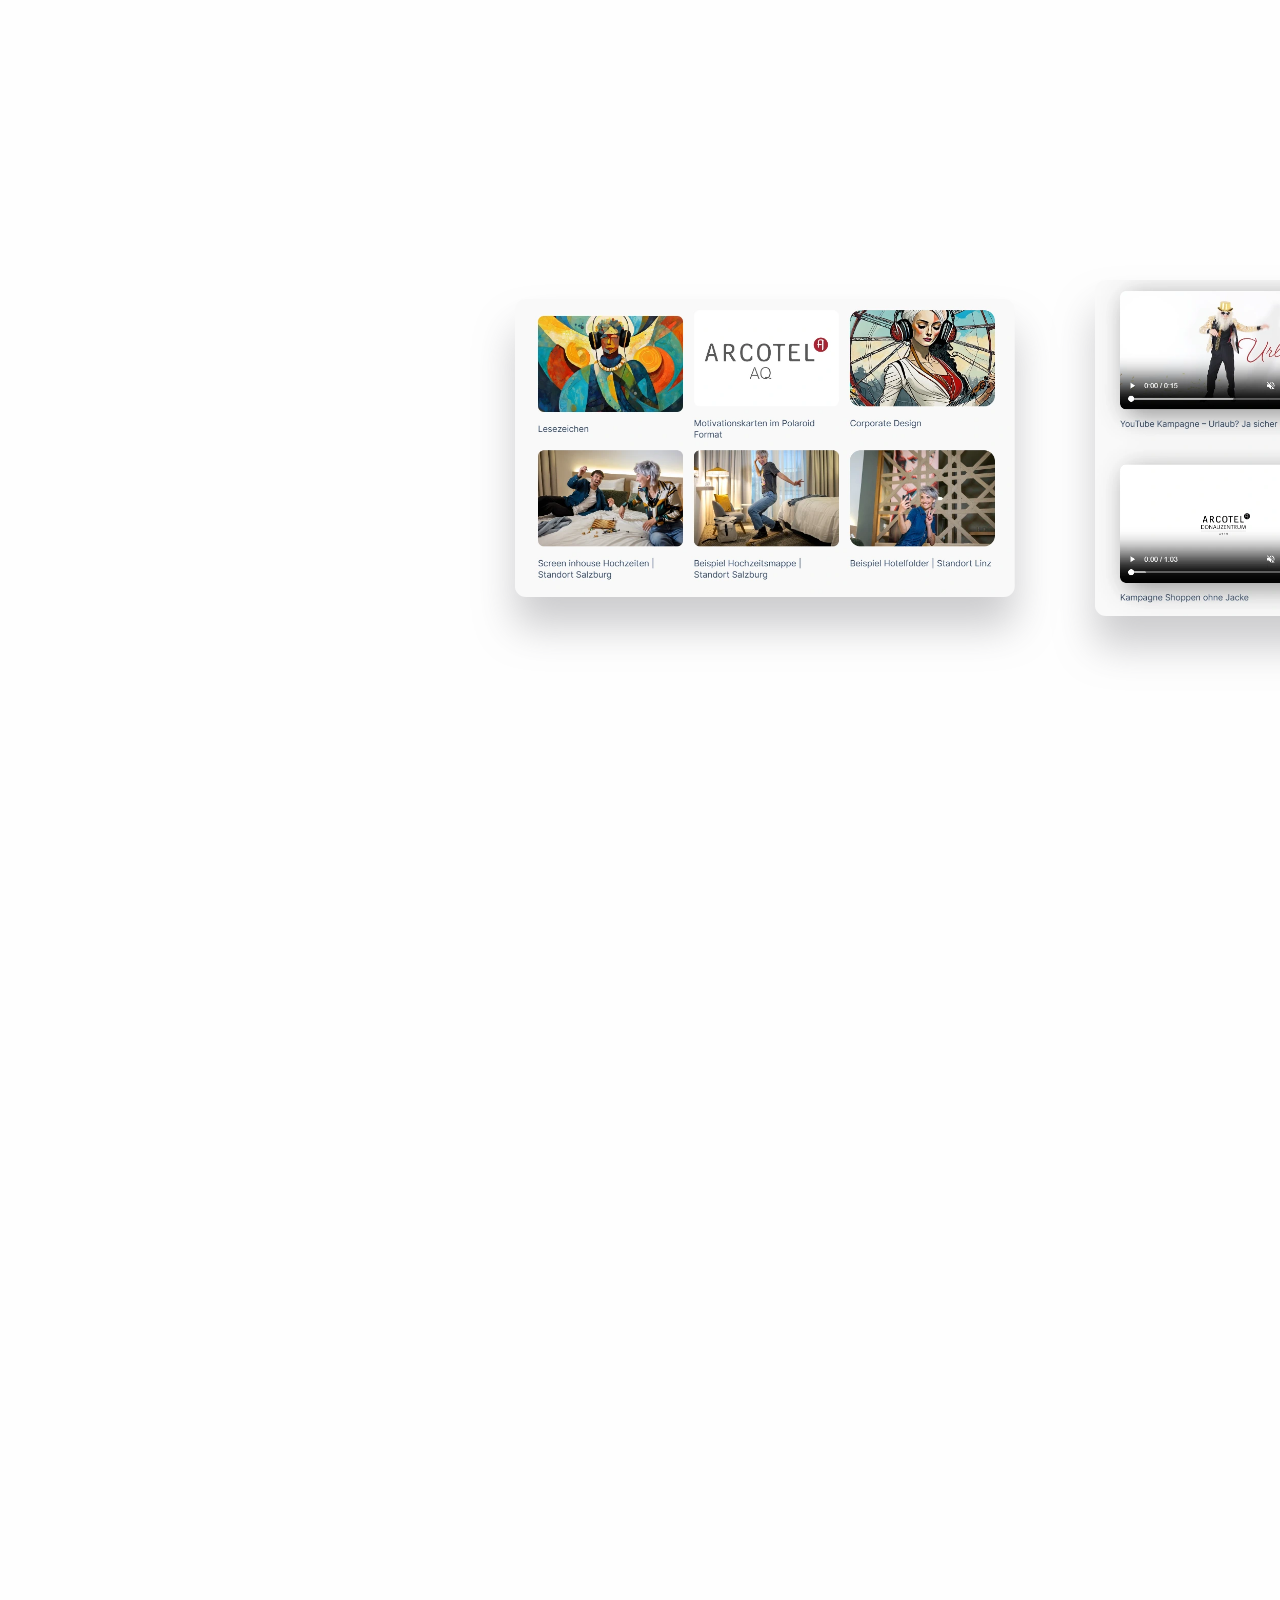
==== commit 8f1fdf11: "MVOS" ====
--- a/index.html
+++ b/index.html
@@ -370,6 +370,46 @@
 
         </div>
 
+        <!-- MVOS-->
+
+        <div class="section"
+            style="flex-direction: column; justify-content: flex-start;padding: calc(3vw + 15px) calc(5vw + 15px) calc(3vw + 4vh) calc(5vw + 15px);">
+            <div style="width:10vw;height:4vh; display:var(--mobil-show);"> </div>
+            <div style="width:10vw; min-height:calc(5vw + 5vh); display:var(--mobil-hide);"> </div>
+            <h2 class="alt1 animate-me work-heading">Museumsverein Oberschützen</h2>
+            <br>
+            <h4 style="transition-delay:0.4s; margin:1vh 0px 20px 0px; font-size: 1.95vh; text-align: left;">Web
+                Development</h4>
+            <p class="alt2 animate-me description">
+               The <a class="link-flash" href="https://museum-oberschuetzen.com/">Museumsverein Oberschützen</a> operates a local museum and organizes events to preserve, research, and present the historical, cultural, and agricultural heritage of the Oberschützen region.
+            </p>
+
+        </div>
+
+        <div class="section wrap" style="display: flex;align-items: center;justify-content: space-around;">
+
+            <figure class="gallery__thumb alt2.75 animate-me">
+                <img src="img/mvos/mvos-01.webp" alt="Museumsverein Oberschützen" class="gallery__image">
+
+            </figure>
+
+            <figure class="gallery__thumb alt2.5 animate-me">
+                <img src="img/mvos/mvos-02.webp" alt="Museumsverein Oberschützen" class="gallery__image">
+
+            </figure>
+            <figure class="gallery__thumb alt2.5 animate-me">
+                <img src="img/mvos/mvos-03.webp" alt="Museumsverein Oberschützen" class="gallery__image">
+
+            </figure>
+            <figure class="gallery__thumb alt2.5 animate-me">
+                <img src="img/mvos/mvos-04.webp" alt="Museumsverein Oberschützen" class="gallery__image">
+
+            </figure>
+
+
+
+        </div>
+
         <!-- JKR FONDS -->
 
         <div class="section"
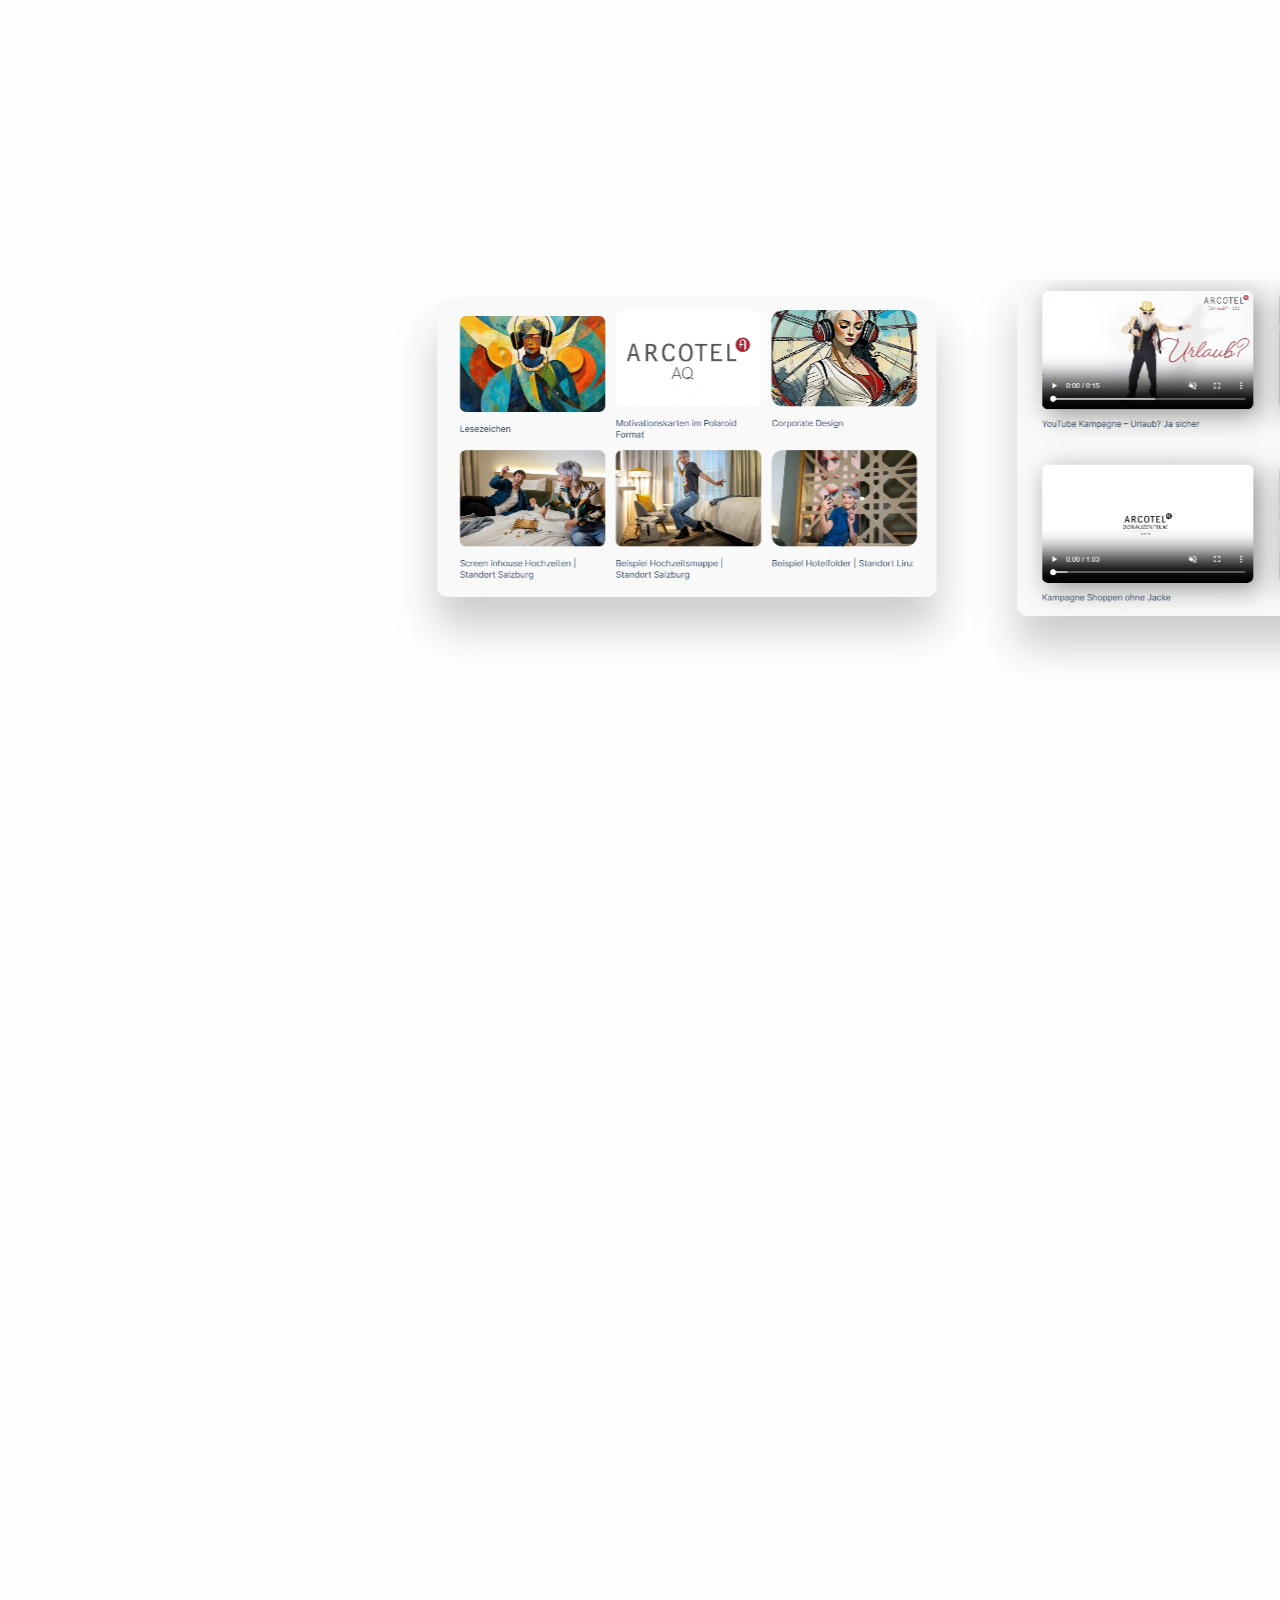
==== commit e4e33d59: "Fix img tag formatting in index.html" ====
--- a/index.html
+++ b/index.html
@@ -212,8 +212,7 @@
 
      <div class="section wrap" style="display: flex;align-items: center;justify-content: space-around;">
          <figure class="gallery__thumb alt1.5 animate-me">
-             <img src="img/bruno/bruno-01.webp" alt="Bruno Strobl" class="gallery__image"
-                 style="height:400px;">
+             <img src="img/bruno/bruno-01.webp" alt="Bruno Strobl" class="gallery__image">
 
          </figure>
 
@@ -754,4 +753,4 @@
 </script>
 
 
-</html>+</html>
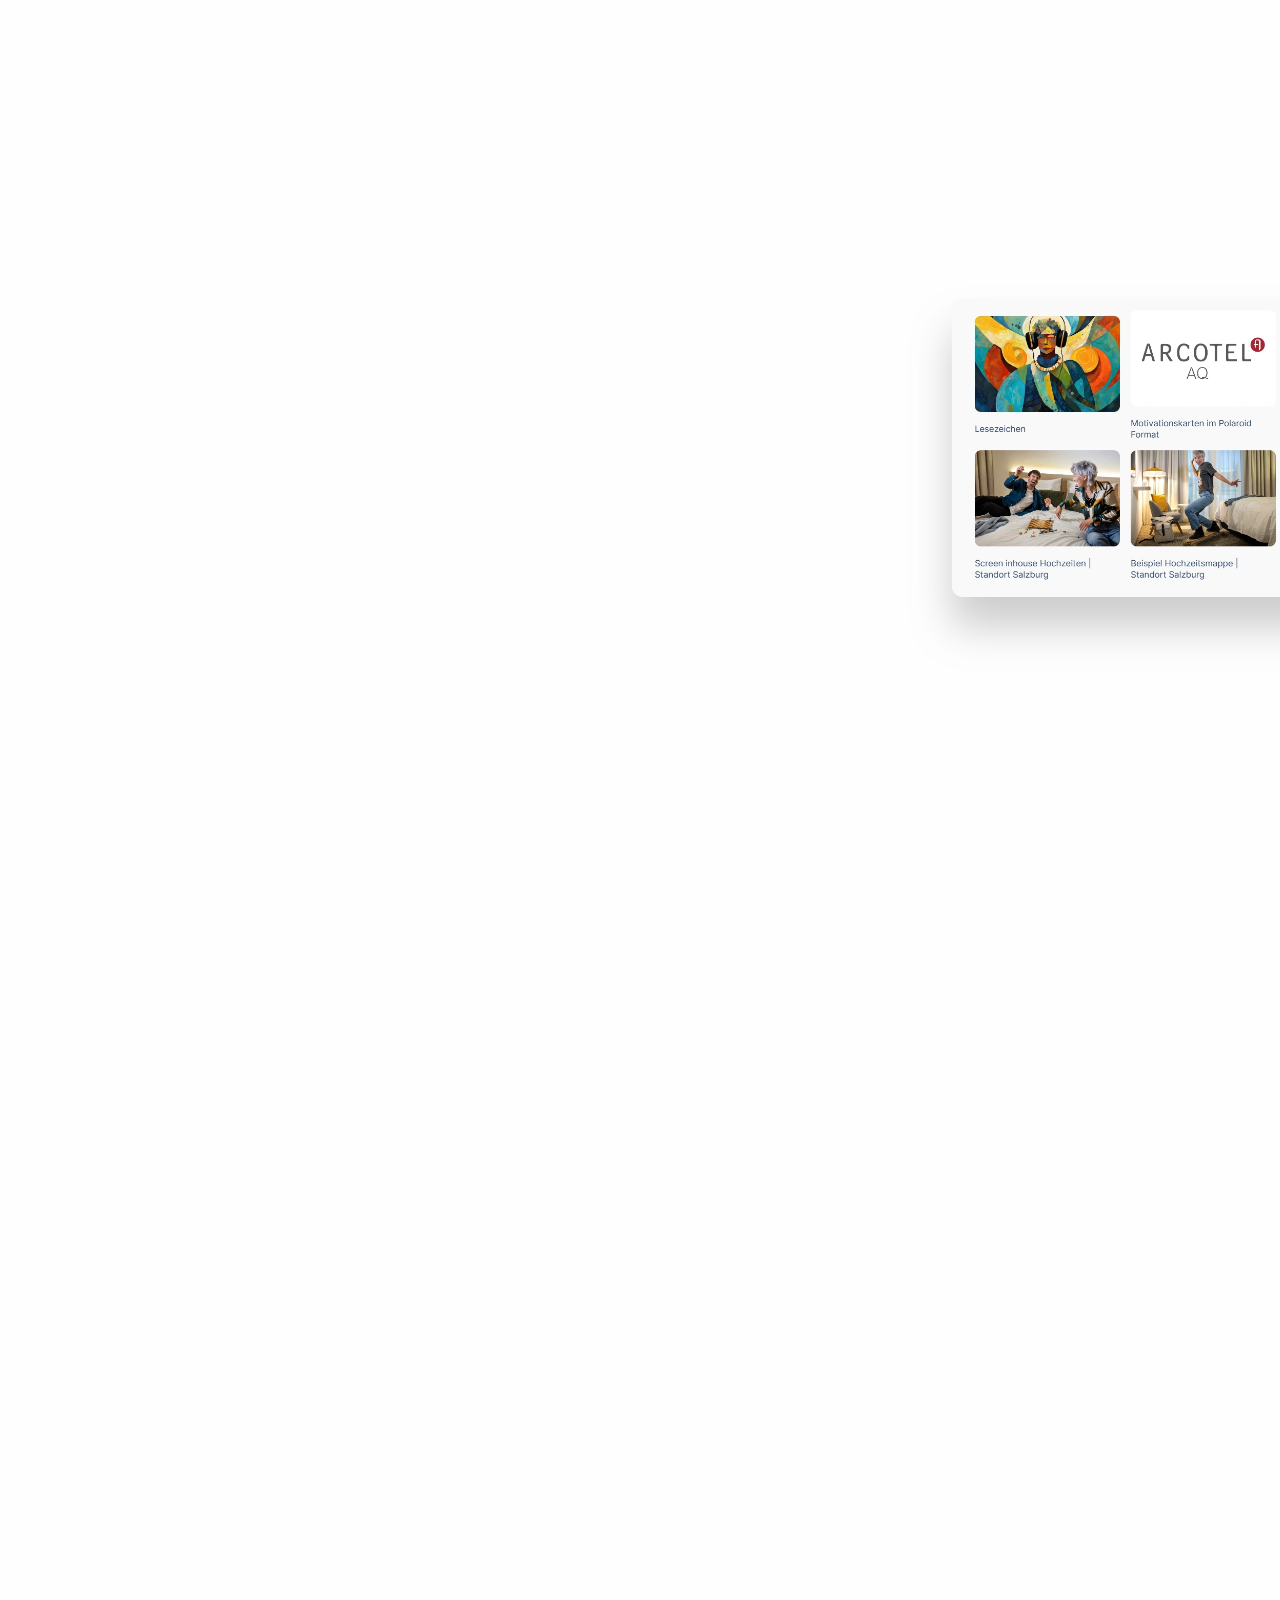
==== commit 7d8739e7: "Update index.html" ====
--- a/index.html
+++ b/index.html
@@ -212,7 +212,8 @@
 
      <div class="section wrap" style="display: flex;align-items: center;justify-content: space-around;">
          <figure class="gallery__thumb alt1.5 animate-me">
-             <img src="img/bruno/bruno-01.webp" alt="Bruno Strobl" class="gallery__image">
+             <img src="img/bruno/bruno-01.webp" alt="Bruno Strobl" class="gallery__image"
+                 style="height:400px;">
 
          </figure>
 
@@ -567,16 +568,18 @@
         style="flex-direction: column; justify-content: flex-start;padding: calc(3vw + 15px) calc(5vw + 15px) calc(3vw + 4vh) calc(5vw + 15px);">
         <div style="width:10vw;height:4vh; display:var(--mobil-show);"> </div>
         <div style="width:10vw; min-height:calc(5vw + 5vh); display:var(--mobil-hide);"> </div>
-        <h2 class="alt1 animate-me work-heading">Playground</h2>
+        <h2 class="alt1 animate-me work-heading">More Web Services</h2>
         <br>
-        <h4 style="transition-delay:0.4s; margin:1vh 0px 20px 0px; font-size: 1.95vh; text-align: left;">Concepts</h4>
+        <h4 style="transition-delay:0.4s; margin:1vh 0px 20px 0px; font-size: 1.95vh; text-align: left;">Email and Web Hosting</h4>
         <p class="alt2 animate-me description">
-            <a class="link-flash" href="https://gerlitzen.cento.red/">Gerlitzen Apartments</a> 
-            <br>
-            <a class="link-flash" href="https://wikiphilo.cento.red/">Wikiphilo Concept</a>
-            <br>
-            
-        </p>
+                Beyond design and development, I also offer the infrastructure to keep your web presence running smoothly (web hosting and professional email) at very competitive prices. No need to juggle multiple providers.
+                <br>
+                I also provide website audits and ongoing maintenance, so your site stays fast, secure, and up to date. Whether you need a one-time review or a long-term partner to keep things running, I've got you covered.
+            </p>
+
+
+
+            </p>
 
     </div>
 
@@ -753,4 +756,4 @@
 </script>
 
 
-</html>
+</html>
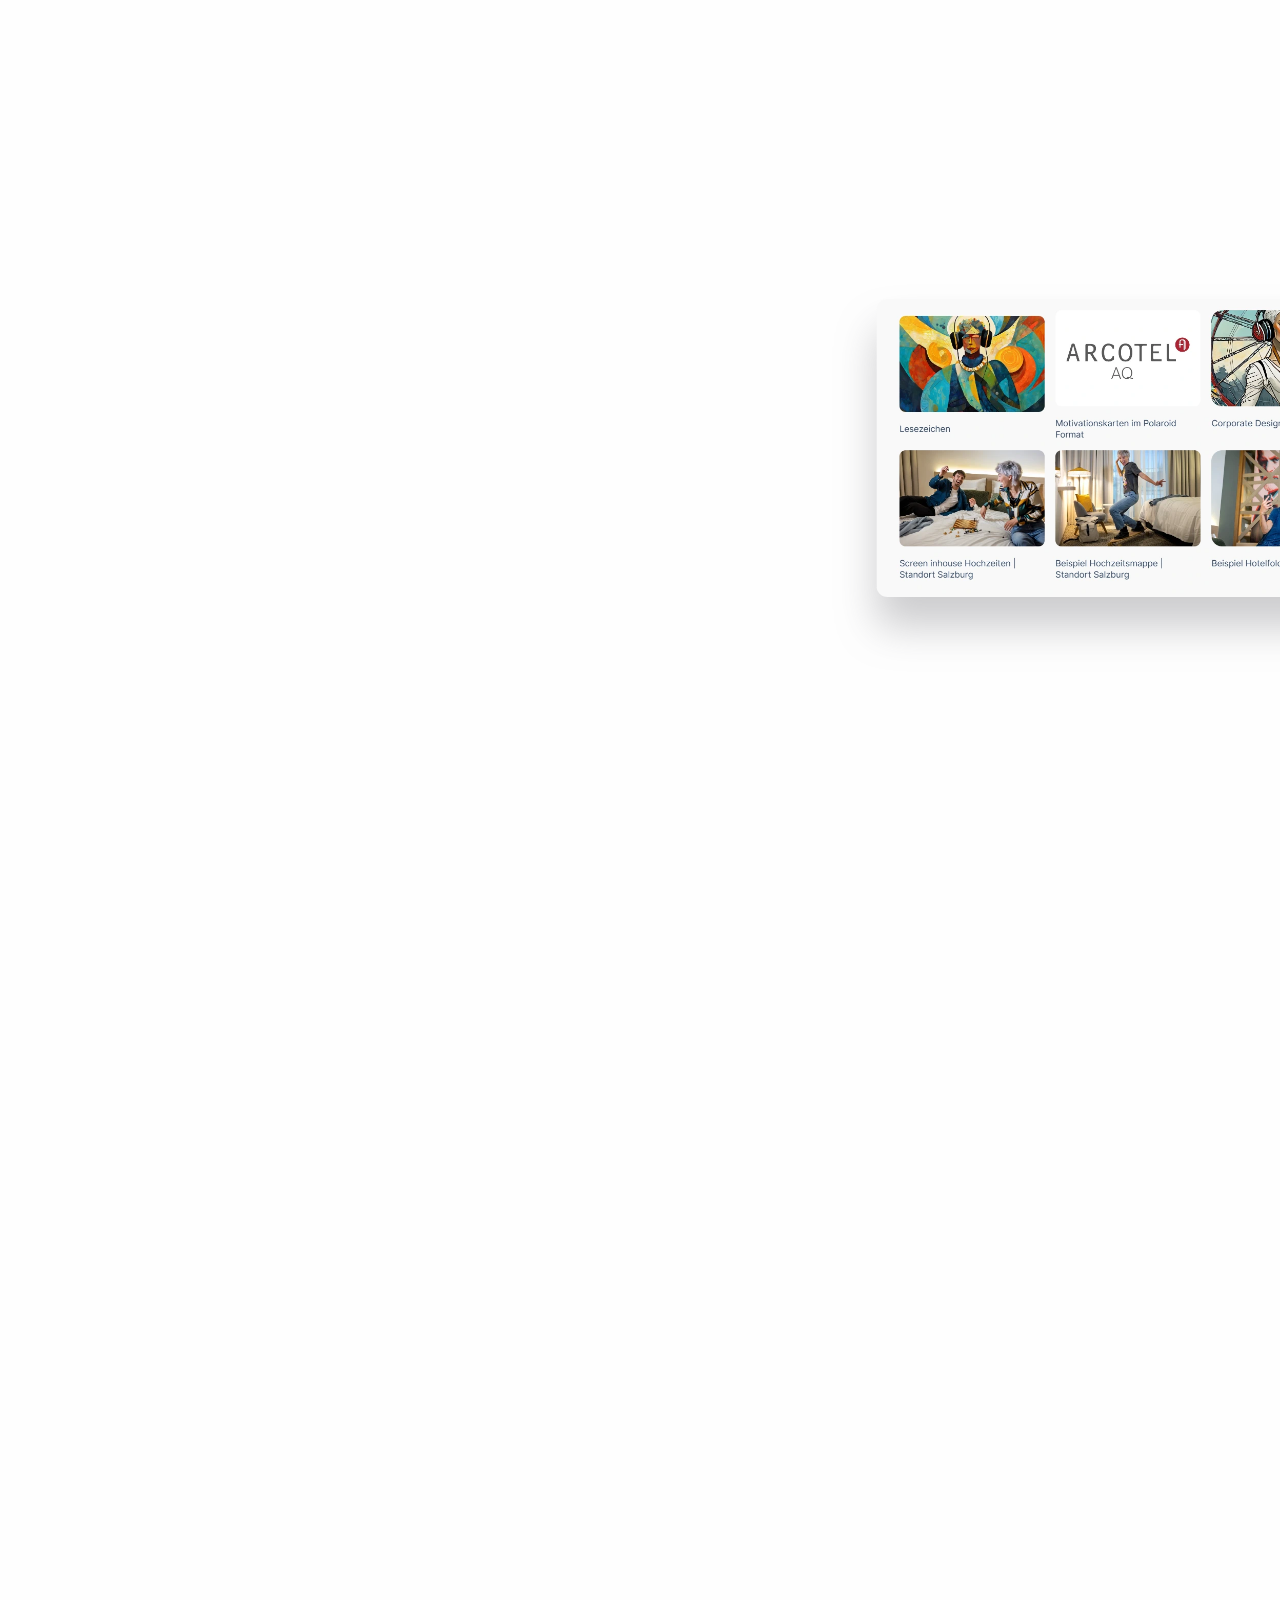
==== commit 128313e1: "Merge branch 'main' of https://github.com/fugabi/github.io-dev" ====
--- a/index.html
+++ b/index.html
@@ -212,8 +212,7 @@
 
      <div class="section wrap" style="display: flex;align-items: center;justify-content: space-around;">
          <figure class="gallery__thumb alt1.5 animate-me">
-             <img src="img/bruno/bruno-01.webp" alt="Bruno Strobl" class="gallery__image"
-                 style="height:400px;">
+             <img src="img/bruno/bruno-01.webp" alt="Bruno Strobl" class="gallery__image">
 
          </figure>
 
@@ -756,4 +755,4 @@
 </script>
 
 
-</html>+</html>
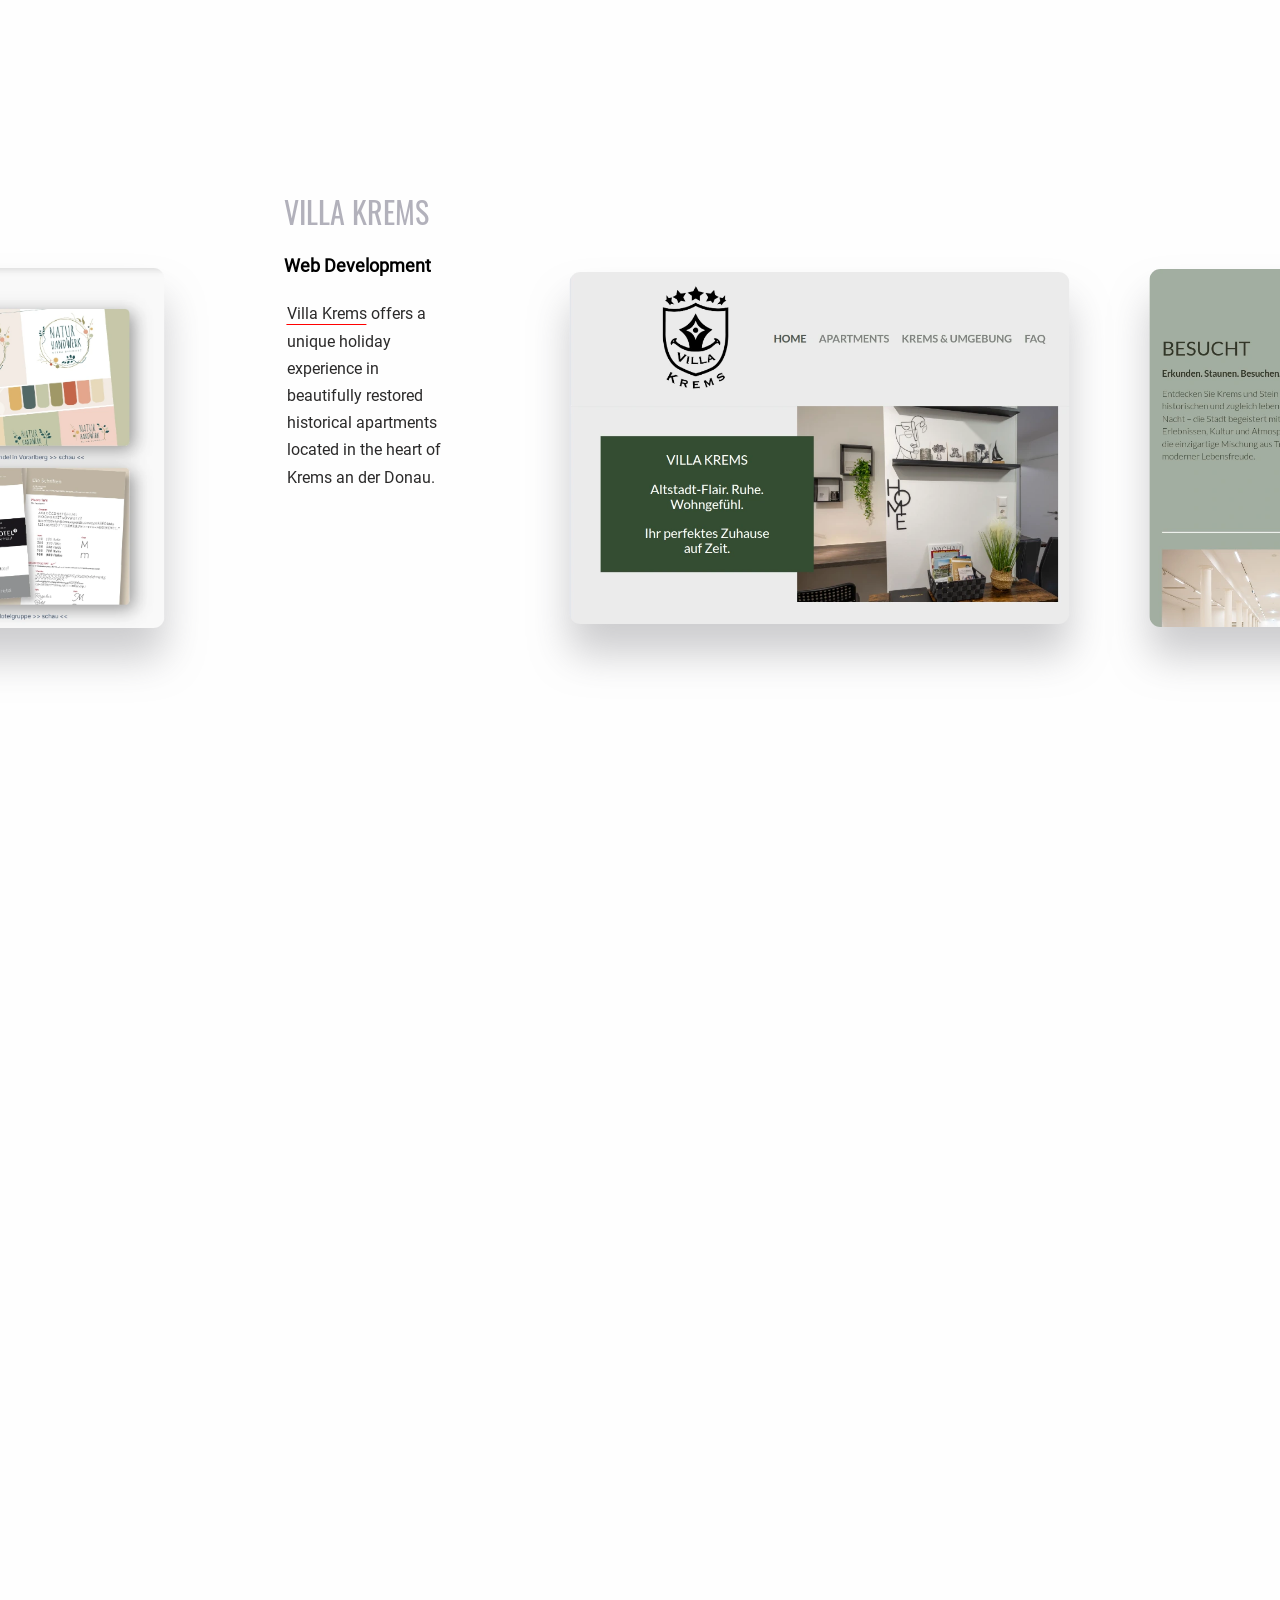
==== commit 765859a5: "Update index.html" ====
--- a/index.html
+++ b/index.html
@@ -380,7 +380,7 @@
             <h4 style="transition-delay:0.4s; margin:1vh 0px 20px 0px; font-size: 1.95vh; text-align: left;">Web
                 Development</h4>
             <p class="alt2 animate-me description">
-               The <a class="link-flash" href="https://museum-oberschuetzen.com/">Museumsverein Oberschützen</a> operates a local museum and organizes events to preserve, research, and present the historical, cultural, and agricultural heritage of the Oberschützen region.
+               The <a class="link-flash" href="https://museum-oberschuetzen.com/">Museumsverein</a> Oberschützen operates a local museum and organizes events to preserve, research, and present the historical, cultural, and agricultural heritage of the Oberschützen region.
             </p>
 
         </div>
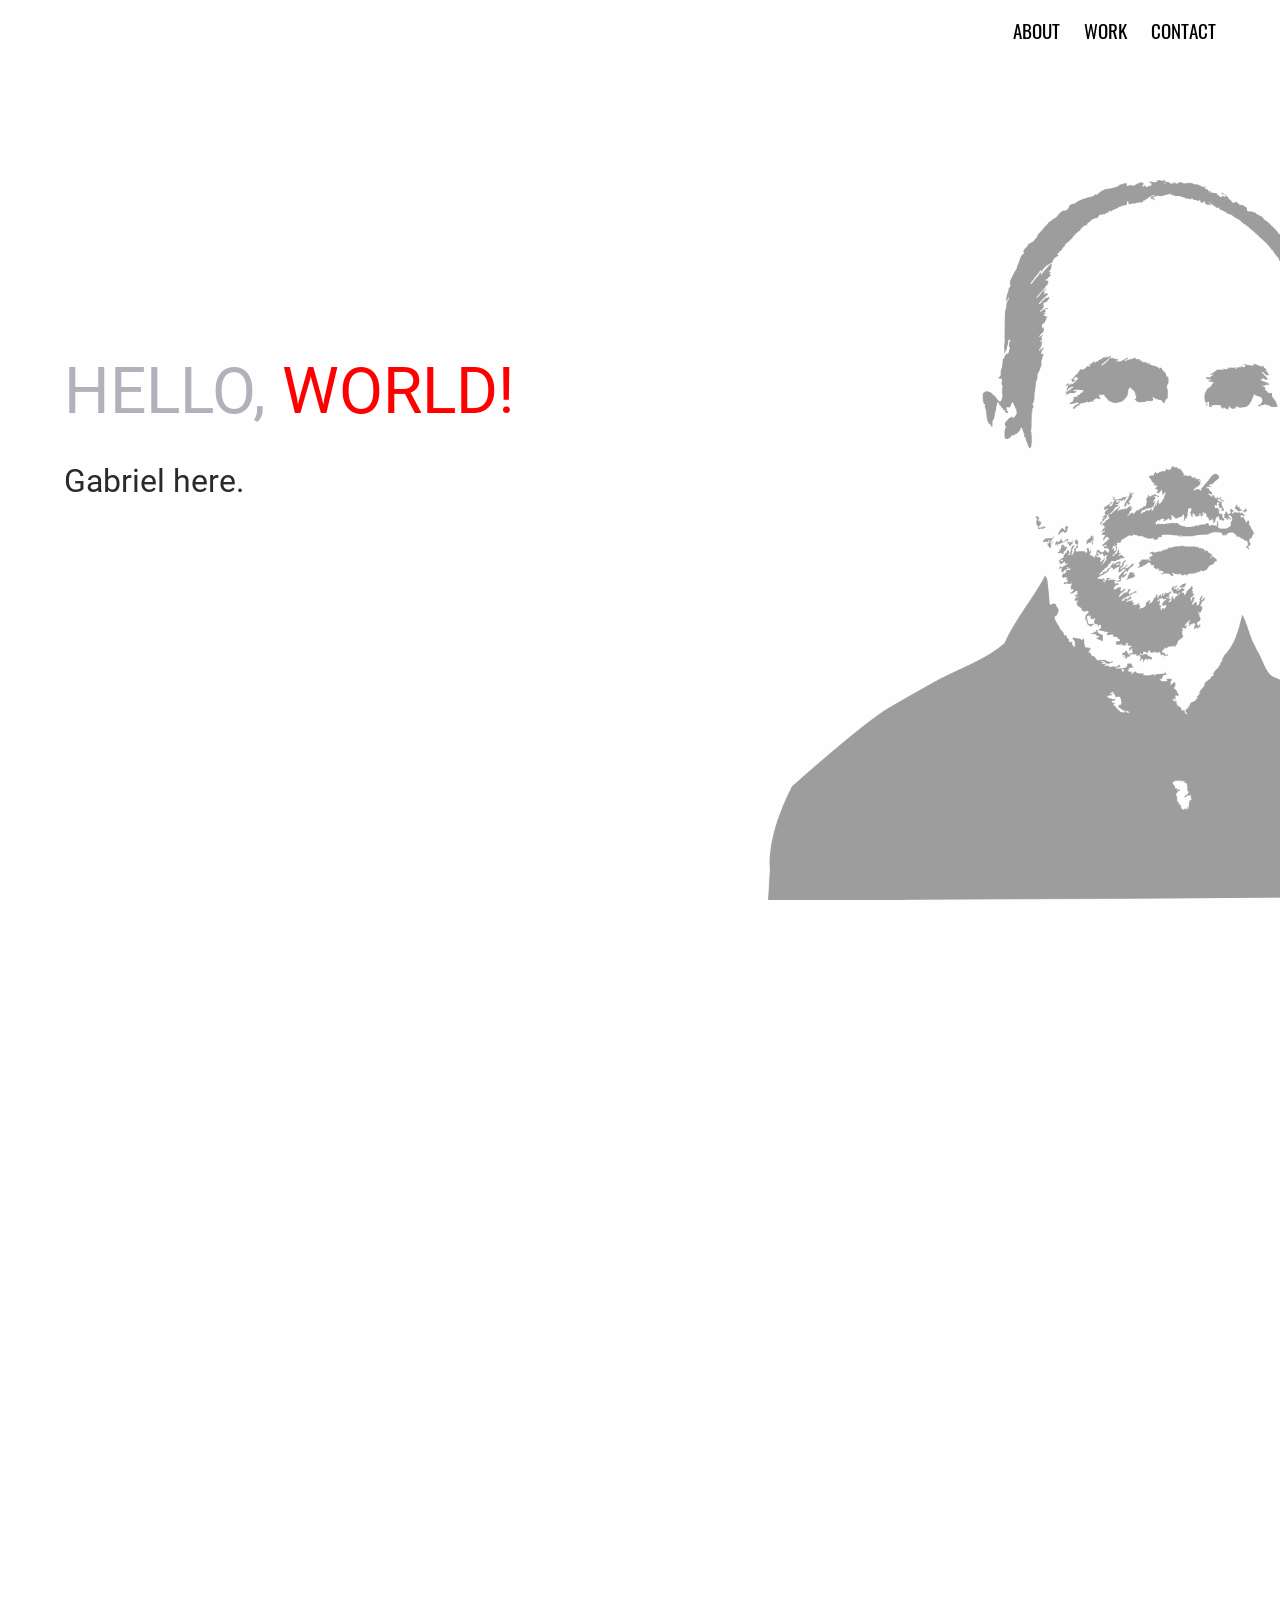
==== commit 1928392b: "a" ====
--- a/index.html
+++ b/index.html
@@ -1,758 +1,207 @@
 <!DOCTYPE html>
-<html lang="en_EN">
-
-
+<html lang="en">
 <head>
-    <meta charset="utf-8">
-    <meta http-equiv="X-UA-Compatible" content="IE=edge">
-    <meta name="viewport" content="width=device-width, initial-scale=1, shrink-to-fit=no, viewport-fit=cover">
-    <meta name="theme-color" content="#fefefe"> 
-
-    <!-- SEO -->
-    <title>Gabriel Furmuzachi | Freelance Web Developer & Graphic Designer Vienna</title>
-    <meta name="description" content="Freelance web developer and graphic designer based in Vienna, Austria. Specializing in high-end, custom web solutions, open-source architectures, and creative design." />
-    <meta name="author" content="Gabriel Furmuzachi" />
-    <meta name="robots" content="index, follow"> 
-    <link rel="canonical" href="https://dev.cento.red/" />
-
-    <!-- OpenGraph -->
-    <meta property="og:title" content="Gabriel Furmuzachi | Web Development & Graphic Design">
-    <meta property="og:type" content="profile">
-    <meta property="og:url" content="https://dev.cento.red/">
-    <meta property="og:image" content="https://dev.cento.red/img/gabriel_furmuzachi.webp">
-    <meta property="og:image:alt" content="Portrait of Gabriel Furmuzachi, Web Developer and Graphic Designer">
-    <meta property="og:description" content="Freelance web developer and graphic designer based in Vienna, Austria. Specializing in custom, high-end web solutions and creative design.">
-    <meta property="og:site_name" content="Gabriel Furmuzachi Portfolio">
-    <meta property="og:locale" content="en_AT">
-
-    <!-- Twitter -->
-    <meta name="twitter:card" content="summary_large_image">
-    <meta name="twitter:title" content="Gabriel Furmuzachi | Web Development & Graphic Design">
-    <meta name="twitter:description" content="Creative graphic design and high-end web development solutions in Vienna.">
-    <meta name="twitter:image" content="https://dev.cento.red/img/gabriel_furmuzachi.webp">
-    <meta name="twitter:image:alt" content="Portrait of Gabriel Furmuzachi, Web Developer and Graphic Designer">
-
-    <!-- JSON-LD -->
-    <script type="application/ld+json">
-    {
-      "@context": "https://schema.org",
-      "@type": "Person",
-      "name": "Gabriel Furmuzachi",
-      "url": "https://dev.cento.red/",
-      "image": "https://dev.cento.red/img/gabriel_furmuzachi.webp",
-      "jobTitle": "Freelance Graphic Designer and Web Developer",
-      "alumniOf": {
-        "@type": "CollegeOrUniversity",
-        "name": "University of Vienna"
-      },
-      "address": {
-        "@type": "PostalAddress",
-        "addressLocality": "Vienna",
-        "addressCountry": "AT"
-      },
-      "email": "mailto:gabriel@cento.red",
-      "knowsAbout": [
-        "Web Development", 
-        "Graphic Design", 
-        "Open-Source Architecture", 
-        "UI/UX Design"
-      ],
-      "sameAs": [
-        "https://www.linkedin.com/in/yourprofile",
-        "https://github.com/yourusername"
-      ]
-    }
-    </script>
-
-    <!-- Icons -->
-    <link rel="icon" href="/favicon.ico" sizes="48x48">
-    <link rel="icon" href="/icon.svg" type="image/svg+xml">
-    <link rel="apple-touch-icon" href="/apple-touch-icon.png">
-    <link rel="stylesheet" href="/main.css">
+<meta charset="utf-8">
+<meta name="viewport" content="width=device-width, initial-scale=1, viewport-fit=cover">
+<meta name="theme-color" content="#fefefe">
+<title>Gabriel Furmuzachi | Freelance Web Developer & Graphic Designer Vienna</title>
+<meta name="description" content="Freelance web developer and graphic designer based in Vienna, Austria. Specializing in high-end, custom web solutions, open-source architectures, and creative design.">
+<meta name="author" content="Gabriel Furmuzachi">
+<link rel="canonical" href="https://dev.cento.red/">
+
+<meta property="og:title" content="Gabriel Furmuzachi | Web Development & Graphic Design">
+<meta property="og:type" content="profile">
+<meta property="og:url" content="https://dev.cento.red/">
+<meta property="og:image" content="https://dev.cento.red/img/gabriel_furmuzachi.webp">
+<meta property="og:image:alt" content="Portrait of Gabriel Furmuzachi, Web Developer and Graphic Designer">
+<meta property="og:description" content="Freelance web developer and graphic designer based in Vienna, Austria. Specializing in custom, high-end web solutions and creative design.">
+<meta property="og:site_name" content="Gabriel Furmuzachi Portfolio">
+<meta property="og:locale" content="en_AT">
+<meta name="twitter:card" content="summary_large_image">
+<meta name="twitter:title" content="Gabriel Furmuzachi | Web Development & Graphic Design">
+<meta name="twitter:description" content="Creative graphic design and high-end web development solutions in Vienna.">
+<meta name="twitter:image" content="https://dev.cento.red/img/gabriel_furmuzachi.webp">
+<meta name="twitter:image:alt" content="Portrait of Gabriel Furmuzachi, Web Developer and Graphic Designer">
+
+<script type="application/ld+json">
+{"@context":"https://schema.org","@type":"Person","name":"Gabriel Furmuzachi","url":"https://dev.cento.red/",
+"image":"https://dev.cento.red/img/gabriel_furmuzachi.webp","jobTitle":"Freelance Graphic Designer and Web Developer",
+"alumniOf":{"@type":"CollegeOrUniversity","name":"University of Vienna"},
+"address":{"@type":"PostalAddress","addressLocality":"Vienna","addressCountry":"AT"},
+"email":"mailto:gabriel@cento.red",
+"knowsAbout":["Web Development","Graphic Design","Open-Source Architecture","UI/UX Design"]}
+</script>
+
+<link rel="icon" href="/favicon.ico" sizes="48x48">
+<link rel="icon" href="/icon.svg" type="image/svg+xml">
+<link rel="apple-touch-icon" href="/apple-touch-icon.png">
+<link rel="preload" href="fonts/Oswald-VariableFont_wght.ttf" as="font" type="font/ttf" crossorigin>
+<link rel="preload" href="fonts/Roboto-regular.ttf" as="font" type="font/ttf" crossorigin>
+<link rel="stylesheet" href="/main.css">
+<script>document.documentElement.classList.add("js")</script>
+<script src="/main.js" defer></script>
 </head>
 
-<body id="body" style="overscroll-behavior: none !important;">
-    <div style="z-index:9999; display:flex; justify-content:flex-start;align-items:center;width:100%;">
-    </div>
-
-
-    <div class="block-ui__wrapper">
-        <p>Please change to portrait mode to better see this page.</p>
-    </div>
-
-
-    <div id="menu"
-        style="position:fixed; top:calc(2vw + 15px); right:calc(5vw + 15px); z-index:100; transition: all 0.6s ease;  display:var(--mobil-hide);mix-blend-mode:exclusion;">
-
-        <a id="g1" class="anchor" href="#about" target="_self" onmouseover="this.style.color='#4d4e44'"
-            onmouseout="this.style.color='white'"
-            style="font-variation-settings: 'wght' 374, 'wdth' 67; color:white;">ABOUT</a>
-
-        <a id="g2" class="anchor" href="#work" target="_self" onmouseover="this.style.color='#4d4e44'"
-            onmouseout="this.style.color='white'"
-            style="font-variation-settings: 'wght' 374, 'wdth' 67; color:rgb(255, 255, 255);">WORK</a>
-
-        <a id="g3" class="anchor" href="#contact" target="_self" onmouseover="this.style.color='#4d4e44'"
-            onmouseout="this.style.color='white'"
-            style="font-variation-settings: 'wght' 374, 'wdth' 67; color:white;">CONTACT</a>
-
-    </div>
-
-
-
-    <main id="page" style="will-change:transform; border:0px; margin:0px;">
-        <div class="section"
-            style="width:var(--1stwidth); flex-direction:column; justify-content:center; align-content:center; align-items:flex-start; box-sizing:border-box; padding: calc(5vw + 15px) calc(5vw + 15px) calc(3vw + 4vh) calc(5vw + 15px); min-width:55vw; max-width:1450px;">
-            <div style="display:flex;">
-                <div style="display:flex; flex-direction:column; ">
-                    <div style="width:10vw; height:calc(6vw + 8vh); min-height:45px; display:var(--mobil-show);"> </div>
-                    <div>
-                        <h2 id="bigtitle" class="anm2" style="z-index:9999;
-    line-height:110%;font-family:Roboto; margin:0px; text-transform: uppercase;color:#b2b1bb;">Hello, <span
-                                style="color:rgb(255, 0, 0); padding:0px; margin:0px;"><span
-                                    style="color:#fefefe;text-rendering: geometricPrecision;"></span>World!</span></h2>
-                        <br>
-                        <h4 id="maincta" style="will-change:tranform, opacity;font-size: 4vh; margin-top:4vw;"> Gabriel
-                            here.</h4>
-
-
-                        <div style="width:10vw;height:calc(3vw + 0vh); display:var(--mobil-show);"> </div>
-                    </div>
-                </div>
-            </div>
-        </div>
-
-        <div class="section"
-            style="align-items:flex-end; justify-content:center; height:var(--2ndheight); min-width:45vw;">
-            <picture class="pic fancy">
-                <img src="img/gabriel_furmuzachi.webp" alt="Gabriel Furmuzachi"
-                    style="transition-delay:1s; height:var(--2ndheight); max-height:var(--2ndmaxheight); height:auto;">
-            </picture>
-        </div>
-
-
-
-
-
-        <div id="about" class="section red-header fancy" style="min-width: 23vw; padding-left: 10vw;">
-
-            <img src="img/about.svg" alt="About">
-
-        </div>
-
-        <div class="horizontal red-header fancy">
-
-            <img src="img/abouth.svg" alt="About">
-
-        </div>
-
-        <div class="section"
-            style="flex-direction: column; justify-content: center; padding: calc(5vw + 15px) calc(3vw + 4vh) calc(3vw + 4vh) calc(5vw + 15px); width:var(--1sttextwidth);">
-            <!-- <div style="width:55vw; min-height:calc(5vw + 5vh); display:var(--mobil-hide);"> </div> -->
-            <div id="about" class="section"
-                style="box-sizing:border-box; padding:var(--leadpad) var(--leadpad2); max-height:var(--innherh); display:flex; flex-direction: column; justify-content: center;">
-                <p id="about-text" class="alt2b animate-me"
-                    style="z-index:1; color:var(--switchfill); line-height:150%; font-size: 120%; ">I'm a graphic
-                    designer and web developer. My style is clean, accessible, and direct. <br> <br> I’m here to
-                    understand your goals and translate those into fresh, new graphics and web experiences. An intuitive, efficient, and
-                    beautiful website can set you apart and take you to the next level. That’s what I am here to help
-                    you do.
-                </p>
-                <p class="alt3 animate-me"
-                    style="z-index:1; color:var(--switchfill); line-height:150%; font-size: 120%;">My design process begins with traditional sketching and ideation, followed by digital execution using industry-standard tools like <i>Figma</i> and <i>Illustrator</i>. For web development, I specialize in content management systems (CMS) such <i>Wordpress</i> and
-                    <i>Ghost</i>, as well as flat-file systems like <i>Kirby</i> and <i>Grav</i>.
-                    
-                </p>
-
-            </div>
-        </div>
-
-        <div id="work" class="section red-header fancy" style="min-width: 23vw;">
-            <img src="img/workv.svg" alt="">
-        </div>
-
-        <div class="horizontal section red-header fancy" style="padding: 0 0 5rem 0;">
-            <div style="display: flex;flex-direction: column; margin: auto;">
-                <svg id="Layer_1" data-name="Layer 1" xmlns="http://www.w3.org/2000/svg" viewBox="0 0 300 90">
-                    <defs>
-                        <style>
-                            .cls-1 {
-                                font-size: 1.5rem;
-                                fill: #ffff;
-                                stroke: #b2b1bb;
-                                font-family: Roboto;
-                            }
-                        </style>
-                    </defs><text class="cls-1" transform="translate(0 61.2)">RECENT</text>
-                </svg>
-                <img src="img/workh.svg" alt="About">
-
-            </div>
-
-        </div>
-
-<!-- WORK EXAMPLES -->
-
-
- <!-- Bruno Strobl -->
-         <div class="section"
-         style="flex-direction: column; justify-content: flex-start;padding: calc(3vw + 15px) calc(5vw + 15px) calc(3vw + 4vh) calc(5vw + 15px);">
-         <div style="width:10vw;height:4vh; display:var(--mobil-show);"> </div>
-         <div style="width:10vw; min-height:calc(5vw + 5vh); display:var(--mobil-hide);"> </div>
-         <h2 class="alt1 animate-me work-heading">Bruno Strobl</h2>
-         <br>
-         <h4 style="transition-delay:0.4s; margin:1vh 0px 20px 0px; font-size: 1.95vh; text-align: left;">Web
-             Development</h4>
-         <p class="alt2 animate-me description">
-             <a class="link-flash" href="https://brunostrobl.at/">Bruno Strobl</a> is an Austrian composer and conductor whose work has played a key role in shaping the development of contemporary music over the decades.
-
-         </p>
-
-     </div>
-
-     <div class="section wrap" style="display: flex;align-items: center;justify-content: space-around;">
-         <figure class="gallery__thumb alt1.5 animate-me">
-             <img src="img/bruno/bruno-01.webp" alt="Bruno Strobl" class="gallery__image">
-
-         </figure>
-
-         <figure class="gallery__thumb alt2 animate-me">
-             <img src="img/bruno/bruno-02.webp" alt="Bruno Strobl" class="gallery__image">
-
-         </figure>
-         <figure class="gallery__thumb alt2 animate-me">
-            <img src="img/bruno/bruno-03.webp" alt="Bruno Strobl" class="gallery__image">
-        </figure>
-        </figure>
-         <figure class="gallery__thumb alt2 animate-me">
-            <img src="img/bruno/bruno-04.webp" alt="Bruno Strobl" class="gallery__image">
-
-        </figure>        </figure>
-         <figure class="gallery__thumb alt2 animate-me">
-            <img src="img/bruno/bruno-05.webp" alt="Bruno Strobl" class="gallery__image">
-
-        </figure>
-
-     </div>       
-
-
-
-
-
-         <!-- Bischu -->
-         <div class="section"
-         style="flex-direction: column; justify-content: flex-start;padding: calc(3vw + 15px) calc(5vw + 15px) calc(3vw + 4vh) calc(5vw + 15px);">
-         <div style="width:10vw;height:4vh; display:var(--mobil-show);"> </div>
-         <div style="width:10vw; min-height:calc(5vw + 5vh); display:var(--mobil-hide);"> </div>
-         <h2 class="alt1 animate-me work-heading">Bischu</h2>
-         <br>
-         <h4 style="transition-delay:0.4s; margin:1vh 0px 20px 0px; font-size: 1.95vh; text-align: left;">Web
-             Development</h4>
-         <p class="alt2 animate-me description">
-             <a class="link-flash" href="https://bischu.me/">Bischu</a> is a skilled graphic designer who creates a diverse range of visual solutions, from comprehensive corporate identity packages to dynamic brand videos and eye-catching logos.
-
-         </p>
-
-     </div>
-
-     <div class="section wrap" style="display: flex;align-items: center;justify-content: space-around;">
-
-         <div class="alt1.5 animate-me "
-             style=" position: relative; margin-left: auto; margin-right: auto; display: block; padding: 1.5rem;">
-             <video class="video wrap"
-                 style="border-radius: 11px; -webkit-filter: drop-shadow(5px 5px 5px rgb(146, 146, 146)); filter: drop-shadow(5px 5px 5px rgb(146, 146, 146));"
-                 width="auto" height="400px" autoplay="" muted="" loop="" playsinline="">
-                 <source src="img/bischu/bischu.mp4">
-             </video>
-
-         </div>
-
-         <figure class="gallery__thumb alt1.5 animate-me">
-             <img src="img/bischu/webp/bischu-1.webp" alt="bischu" class="gallery__image"
-                 style="height=400px;">
-
-         </figure>
-
-         <figure class="gallery__thumb alt2 animate-me">
-             <img src="img/bischu/webp/bischu-2.webp" alt="bischu" class="gallery__image">
-
-         </figure>
-         <figure class="gallery__thumb alt2 animate-me">
-            <img src="img/bischu/webp/bischu-3.webp" alt="bischu" class="gallery__image">
-
-        </figure>
-
-
-     </div>       
-
-
-        <!-- Villa Krems -->
-         <div class="section"
-         style="flex-direction: column; justify-content: flex-start;padding: calc(3vw + 15px) calc(5vw + 15px) calc(3vw + 4vh) calc(5vw + 15px);">
-         <div style="width:10vw;height:4vh; display:var(--mobil-show);"> </div>
-         <div style="width:10vw; min-height:calc(5vw + 5vh); display:var(--mobil-hide);"> </div>
-         <h2 class="alt1 animate-me work-heading">Villa Krems</h2>
-         <br>
-         <h4 style="transition-delay:0.4s; margin:1vh 0px 20px 0px; font-size: 1.95vh; text-align: left;">Web
-             Development</h4>
-         <p class="alt2 animate-me description">
-             <a class="link-flash" href="https://villa-krems.com/">Villa Krems</a> offers a unique holiday experience in beautifully restored historical apartments located in the heart of Krems an der Donau.
-
-         </p>
-
-     </div>
-
-     <div class="section wrap" style="display: flex;align-items: center;justify-content: space-around;">
-
-         <figure class="gallery__thumb alt1.5 animate-me">
-             <img src="img/villakrems/webp/vk01.webp" alt="Villa Krems" class="gallery__image" style="height=400px;">
-         </figure>
-
-         <figure class="gallery__thumb alt2 animate-me">
-             <img src="img/villakrems/webp/vk02.webp" alt="Villa Krems" class="gallery__image">
-
-         </figure>
-         <figure class="gallery__thumb alt2 animate-me">
-            <img src="img/villakrems/webp/vk03.webp" alt="Villa Krems" class="gallery__image">
-        </figure>
-        <figure class="gallery__thumb alt2 animate-me">
-            <img src="img/villakrems/webp/vk04.webp" alt="Villa Krems" class="gallery__image">
-        </figure>
-         <figure class="gallery__thumb alt2 animate-me">
-            <img src="img/villakrems/webp/vk05.webp" alt="Villa Krems" class="gallery__image">
-        </figure>
-
-     </div>       
-
-
-
-
-        <!-- Jawerth Group -->
-        <div class="section"
-            style="flex-direction: column; justify-content: flex-start;padding: calc(3vw + 15px) calc(5vw + 15px) calc(3vw + 4vh) calc(5vw + 15px);">
-            <div style="width:10vw;height:4vh; display:var(--mobil-show);"> </div>
-            <div style="width:10vw; min-height:calc(5vw + 5vh); display:var(--mobil-hide);"> </div>
-            <h2 class="alt1 animate-me work-heading">Jawerth Group</h2>
-            <br>
-            <h4 style="transition-delay:0.4s; margin:1vh 0px 20px 0px; font-size: 1.95vh; text-align: left;">Web
-                Development</h4>
-            <p class="alt2 animate-me description">
-                Research in the <a class="link-flash" href="https://jawerthgroup.org/">Jawerth Group</a> focuses on using principles from soft condensed matter physics to understand important biological materials.
-
-            </p>
-
-        </div>
-
-        <div class="section wrap" style="display: flex;align-items: center;justify-content: space-around;">
-
-            <div class="alt1.5 animate-me "
-                style=" position: relative; margin-left: auto; margin-right: auto; display: block; padding: 1.5rem;">
-                <video class="video wrap"
-                    style="border-radius: 11px; -webkit-filter: drop-shadow(5px 5px 5px rgb(146, 146, 146)); filter: drop-shadow(5px 5px 5px rgb(146, 146, 146));"
-                    width="auto" height="400px" autoplay="" muted="" loop="" playsinline="">
-                    <source src="img/jawerthgroup/particles.mp4">
-                </video>
-
-            </div>
-
-            <figure class="gallery__thumb alt1.5 animate-me">
-                <img src="img/jawerthgroup/webp/the-lab.webp" alt="Jawerth Group Lab" class="gallery__image"
-                    style="height=400px;">
-
-            </figure>
-
-            <figure class="gallery__thumb alt2 animate-me">
-                <img src="img/jawerthgroup/webp/publications.webp" alt="Jawerth Group Publications" class="gallery__image">
-
-            </figure>
-
-
-        </div>
-
-        <!-- MVOS-->
-
-        <div class="section"
-            style="flex-direction: column; justify-content: flex-start;padding: calc(3vw + 15px) calc(5vw + 15px) calc(3vw + 4vh) calc(5vw + 15px);">
-            <div style="width:10vw;height:4vh; display:var(--mobil-show);"> </div>
-            <div style="width:10vw; min-height:calc(5vw + 5vh); display:var(--mobil-hide);"> </div>
-            <h2 class="alt1 animate-me work-heading">Museumsverein Oberschützen</h2>
-            <br>
-            <h4 style="transition-delay:0.4s; margin:1vh 0px 20px 0px; font-size: 1.95vh; text-align: left;">Web
-                Development</h4>
-            <p class="alt2 animate-me description">
-               The <a class="link-flash" href="https://museum-oberschuetzen.com/">Museumsverein</a> Oberschützen operates a local museum and organizes events to preserve, research, and present the historical, cultural, and agricultural heritage of the Oberschützen region.
-            </p>
-
-        </div>
-
-        <div class="section wrap" style="display: flex;align-items: center;justify-content: space-around;">
-
-            <figure class="gallery__thumb alt2.75 animate-me">
-                <img src="img/mvos/mvos-01.webp" alt="Museumsverein Oberschützen" class="gallery__image">
-
-            </figure>
-
-            <figure class="gallery__thumb alt2.5 animate-me">
-                <img src="img/mvos/mvos-02.webp" alt="Museumsverein Oberschützen" class="gallery__image">
-
-            </figure>
-            <figure class="gallery__thumb alt2.5 animate-me">
-                <img src="img/mvos/mvos-03.webp" alt="Museumsverein Oberschützen" class="gallery__image">
-
-            </figure>
-            <figure class="gallery__thumb alt2.5 animate-me">
-                <img src="img/mvos/mvos-04.webp" alt="Museumsverein Oberschützen" class="gallery__image">
-
-            </figure>
-
-
-
-        </div>
-
-        <!-- JKR FONDS -->
-
-        <div class="section"
-            style="flex-direction: column; justify-content: flex-start;padding: calc(3vw + 15px) calc(5vw + 15px) calc(3vw + 4vh) calc(5vw + 15px);">
-            <div style="width:10vw;height:4vh; display:var(--mobil-show);"> </div>
-            <div style="width:10vw; min-height:calc(5vw + 5vh); display:var(--mobil-hide);"> </div>
-            <h2 class="alt1 animate-me work-heading">JKR-FONDS</h2>
-            <br>
-            <h4 style="transition-delay:0.4s; margin:1vh 0px 20px 0px; font-size: 1.95vh; text-align: left;">Web
-                Development</h4>
-            <p class="alt2 animate-me description">
-                <a class="link-flash" href="https://jkr-fonds.at/">Johann Karl Regber</a> was an acclaimed Austrian poet and composer whose emotionally rich and complex musical works earned recognition both in Austria and abroad.
-            </p>
-
-        </div>
-
-        <div class="section wrap" style="display: flex;align-items: center;justify-content: space-around;">
-
-            <figure class="gallery__thumb alt2.75 animate-me">
-                <img src="img/jkr/webp/jkr04.webp" alt="Johann Karl Regber" class="gallery__image">
-
-            </figure>
-
-            <figure class="gallery__thumb alt2.5 animate-me">
-                <img src="img/jkr/webp/jkr03.webp" alt="Johann Karl Regber" class="gallery__image">
-
-            </figure>
-            <figure class="gallery__thumb alt2.5 animate-me">
-                <img src="img/jkr/webp/jkr02.webp" alt="Johann Karl Regber" class="gallery__image">
-
-            </figure>
-            <figure class="gallery__thumb alt2.5 animate-me">
-                <img src="img/jkr/webp/jkr01.webp" alt="Johann Karl Regber" class="gallery__image">
-
-            </figure>
-
-
-
-        </div>
-
-
-
-        <!-- Whoosh -->
-
-
-        <div class="section"
-            style="flex-direction: column; justify-content: flex-start;padding: calc(3vw + 15px) calc(5vw + 15px) calc(3vw + 4vh) calc(5vw + 15px);">
-            <div style="width:10vw;height:4vh; display:var(--mobil-show);"> </div>
-            <div style="width:10vw; min-height:calc(5vw + 5vh); display:var(--mobil-hide);"> </div>
-            <h2 class="alt1 animate-me work-heading">Whoosh</h2>
-            <br>
-            <h4 style="transition-delay:0.4s; margin:1vh 0px 20px 0px; font-size: 1.95vh; text-align: left;">Logo
-                Variations </h4>
-            <p class="alt2 animate-me description">
-                <a class="link-flash" href="https://whoosh.wien/">Whoosh</a> is a start-up that uses urban interventions
-                to make important new connections across the city of Vienna, Austria. Read about the <a
-                    class="link-flash"
-                    href="https://blog.cento.red/2020-10-10-whoosh-the-rebellious-optimists/">making</a> of the logo in
-                this blog post.
-
-            </p>
-
-        </div>
-
-
-        <div class="section">
-
-
-            <div class="gallery">
-                <div class="gallery__column" style="justify-content: space-around;">
-
-                    <figure class="gallery__thumb" style="padding-bottom: 3rem;">
-
-                        <img src="img/whoosh/webp/whoosh.webp" alt="Whoosh logo" class="gallery__image"
-                            style="padding-bottom: 3rem;border-radius: 0px;">
-
-                    </figure>
-
-                    <figure class="gallery__thumb">
-
-                        <img src="img/whoosh/webp/whoosh2.webp" alt="Whoosh logo" class="gallery__image"
-                            style="padding-bottom: 3rem;border-radius: 0px;">
-
-                    </figure>
-                    <figure class="gallery__thumb">
-
-                        <img src="img/whoosh/webp/whoosh3.webp" alt="Whoosh logo" class="gallery__image"
-                            style="padding-bottom: 3rem;border-radius: 0px;">
-
-                    </figure>
-                    <figure class="gallery__thumb">
-
-                        <img src="img/whoosh/webp/whoosh4.webp" alt="Whoosh logo" class="gallery__image" style="border-radius: 0px;">
-
-                    </figure>
-
-
-                </div>
-
-
-
-            </div>
-
-
-        </div>
-
-
-        <!-- Wikiphilo -->
-
-        <div class="section"
-            style="flex-direction: column; justify-content: flex-start;padding: calc(3vw + 15px) calc(5vw + 15px) calc(3vw + 4vh) calc(5vw + 15px);">
-            <div style="width:10vw;height:4vh; display:var(--mobil-show);"> </div>
-            <div style="width:10vw; min-height:calc(5vw + 5vh); display:var(--mobil-hide);"> </div>
-            <h2 class="alt1 animate-me work-heading">WIKIPHILO</h2>
-            <br>
-            <h4 style="transition-delay:0.4s; margin:1vh 0px 20px 0px; font-size: 1.95vh; text-align: left;">Flyers</h4>
-            <p class="alt2 animate-me description">
-                <a class="link-flash" href="https://wikiphilo.at/">WIKiPhilo</a> is an independent institute focused on nurturing curiosity and self-discovery in children and young adults.
-                <br>
-                Read about how I <a class="link-flash"
-                    href="https://blog.cento.red/2020-09-10-wikiphilo-philosophy-and-kids/">designed</a> the flyers and posters.
-            </p>
-
-        </div>
-
-        <div class="section wrap" style="display: flex;align-items: center;justify-content: space-around;">
-
-
-
-            <figure class="gallery__thumb alt1.5 animate-me">
-                <img src="img/wikiphilo/webp/flyer1.webp" alt="Wikiphilo Flyer" class="gallery__image">
-
-            </figure>
-
-            <figure class="gallery__thumb alt2 animate-me">
-                <img src="img/wikiphilo/webp/flyer2.webp" alt="Wikiphilo Flyer" class="gallery__image">
-
-            </figure>
-
-            <figure class="gallery__thumb alt1.5 animate-me">
-                <img src="img/wikiphilo/webp/front-2024.webp" alt="Wikiphilo Flyer" class="gallery__image">
-
-            </figure>
-
-            <figure class="gallery__thumb alt2 animate-me">
-                <img src="img/wikiphilo/webp/back-2024.webp" alt="Wikiphilo Flyer" class="gallery__image">
-
-            </figure>
-
-        </div>
-
-
-
-        <!-- And More -->
-        <div class="section"
-        style="flex-direction: column; justify-content: flex-start;padding: calc(3vw + 15px) calc(5vw + 15px) calc(3vw + 4vh) calc(5vw + 15px);">
-        <div style="width:10vw;height:4vh; display:var(--mobil-show);"> </div>
-        <div style="width:10vw; min-height:calc(5vw + 5vh); display:var(--mobil-hide);"> </div>
-        <h2 class="alt1 animate-me work-heading">More Web Services</h2>
-        <br>
-        <h4 style="transition-delay:0.4s; margin:1vh 0px 20px 0px; font-size: 1.95vh; text-align: left;">Email and Web Hosting</h4>
-        <p class="alt2 animate-me description">
-                Beyond design and development, I also offer the infrastructure to keep your web presence running smoothly (web hosting and professional email) at very competitive prices. No need to juggle multiple providers.
-                <br>
-                I also provide website audits and ongoing maintenance, so your site stays fast, secure, and up to date. Whether you need a one-time review or a long-term partner to keep things running, I've got you covered.
-            </p>
-
-
-
-            </p>
-
-    </div>
-
-
-        <div id="contact" class="section fancy" style="padding: 6vw 7vw 6vw 9vw; width: 35vw;">
-
-
-
-            <img src="img/contact.svg" alt="">
-        </div>
-
-        <div class="horizontal section red-header fancy">
-
-            <img src="img/contacth.svg" style="padding-bottom: 7vh;" alt="Contact">
-
-
-        </div>
-
-
-        <div
-            style="display: flex; box-sizing: border-box; height: var(--sectionheight); width: var(--sectionwidth); background-color: black; padding: calc(3vw + 15px) calc(5vw + 15px) calc(3vw + 4vh) calc(5vw + 15px);align-items:center; height:var(--footerh); min-width:70vw; min-height: 80vh;">
-
-
-
-            <div
-                style="width: 100%; display:flex; flex-direction: var(--footerf); align-items:var(--footerff);  min-height:var(--footerkmh); justify-content: space-evenly;">
-                <p class="contact">Contact me for a tailored quote.<br><br>
-                    Are you a graphic designer or web developer? Get in touch! <br> I’m always on the lookout for new collaborations and partnerships.
-                    <br><br>
-                    Send a <a class="link-flash" href="mailto:gabriel@cento.red" rel="noopener">message</a> and let's talk.
-                </p>
-
-                <div style="margin-top:50px; display: flex; flex-direction: column-reverse;align-items: flex-end;">
-                    <p>
-                        <a class="link-flash"
-                            style="color:rgb(255, 255, 255); font-variation-settings: 'wght' 374, 'wdth' 67; font-size:18px; margin:0px; padding:0px;"
-                            href="impressum.html" rel="noopener">Impressum</a>
-                    </p>
-                </div>
-
-
-            </div>
-        </div>
-
-
-    </main>
-
-
+<body>
+<nav class="nav" aria-label="Main">
+  <a href="#about">About</a>
+  <a href="#work">Work</a>
+  <a href="#contact">Contact</a>
+</nav>
+
+<main id="page">
+
+  <header class="hero">
+    <h1 class="reveal" style="font-family: var(--body);">Hello, <span>World!</span></h1>
+    <p class="lead reveal" style="--d:.5s">Gabriel here.</p>
+  </header>
+
+  <figure class="portrait reveal" style="--d:.3s">
+    <img src="img/gabriel_furmuzachi.webp" alt="Gabriel Furmuzachi" fetchpriority="high" decoding="async">
+  </figure>
+
+
+
+  <h2 id="about" class="side-title">About</h2>
+  <div class="about-text">
+    <p class="reveal">I'm a graphic designer and web developer. My style is clean, accessible, and direct.</p>
+    <p class="reveal" style="--d:.15s">I'm here to understand your goals and translate those into fresh, new graphics and web experiences. An intuitive, efficient, and beautiful website can set you apart and take you to the next level. That's what I am here to help you do.</p>
+    <p class="reveal" style="--d:.3s">My design process begins with traditional sketching and ideation, followed by digital execution using industry-standard tools like <i>Figma</i> and <i>Illustrator</i>. For web development, I specialize in content management systems (CMS) such as <i>WordPress</i> and <i>Ghost</i>, as well as flat-file systems like <i>Kirby</i> and <i>Grav</i>.</p>
+  </div>
+
+  <h2 id="work" class="side-title">Work</h2>
+
+
+  <article class="project">
+    <div class="project__info reveal">
+      <h3>Bruno Strobl</h3>
+      <p class="project__type">Web Development</p>
+      <p><a class="link" href="https://brunostrobl.at/">Bruno Strobl</a> is an Austrian composer and conductor whose work has played a key role in shaping the development of contemporary music over the decades.</p>
+    </div>
+    <div class="gallery">
+      <img src="img/bruno/bruno-01.webp" alt="Bruno Strobl website, screenshot 1" loading="lazy" decoding="async">
+      <img src="img/bruno/bruno-02.webp" alt="Bruno Strobl website, screenshot 2" loading="lazy" decoding="async">
+      <img src="img/bruno/bruno-03.webp" alt="Bruno Strobl website, screenshot 3" loading="lazy" decoding="async">
+      <img src="img/bruno/bruno-04.webp" alt="Bruno Strobl website, screenshot 4" loading="lazy" decoding="async">
+      <img src="img/bruno/bruno-05.webp" alt="Bruno Strobl website, screenshot 5" loading="lazy" decoding="async">
+    </div>
+  </article>
+
+  <article class="project">
+    <div class="project__info reveal">
+      <h3>Bischu</h3>
+      <p class="project__type">Web Development</p>
+      <p><a class="link" href="https://bischu.me/">Bischu</a> is a skilled graphic designer who creates a diverse range of visual solutions, from comprehensive corporate identity packages to dynamic brand videos and eye-catching logos.</p>
+    </div>
+    <div class="gallery">
+      <video muted loop playsinline preload="none" aria-label="Bischu website animation"><source src="img/bischu/bischu.mp4" type="video/mp4"></video>
+      <img src="img/bischu/webp/bischu-1.webp" alt="Bischu website, screenshot 1" loading="lazy" decoding="async">
+      <img src="img/bischu/webp/bischu-2.webp" alt="Bischu website, screenshot 2" loading="lazy" decoding="async">
+      <img src="img/bischu/webp/bischu-3.webp" alt="Bischu website, screenshot 3" loading="lazy" decoding="async">
+    </div>
+  </article>
+
+  <article class="project">
+    <div class="project__info reveal">
+      <h3>Villa Krems</h3>
+      <p class="project__type">Web Development</p>
+      <p><a class="link" href="https://villa-krems.com/">Villa Krems</a> offers a unique holiday experience in beautifully restored historical apartments located in the heart of Krems an der Donau.</p>
+    </div>
+    <div class="gallery">
+      <img src="img/villakrems/webp/vk01.webp" alt="Villa Krems website, screenshot 1" loading="lazy" decoding="async">
+      <img src="img/villakrems/webp/vk02.webp" alt="Villa Krems website, screenshot 2" loading="lazy" decoding="async">
+      <img src="img/villakrems/webp/vk03.webp" alt="Villa Krems website, screenshot 3" loading="lazy" decoding="async">
+      <img src="img/villakrems/webp/vk04.webp" alt="Villa Krems website, screenshot 4" loading="lazy" decoding="async">
+      <img src="img/villakrems/webp/vk05.webp" alt="Villa Krems website, screenshot 5" loading="lazy" decoding="async">
+    </div>
+  </article>
+
+  <article class="project">
+    <div class="project__info reveal">
+      <h3>Jawerth Group</h3>
+      <p class="project__type">Web Development</p>
+      <p>Research in the <a class="link" href="https://jawerthgroup.org/">Jawerth Group</a> focuses on using principles from soft condensed matter physics to understand important biological materials.</p>
+    </div>
+    <div class="gallery">
+      <video muted loop playsinline preload="none" aria-label="Particle animation from the Jawerth Group website"><source src="img/jawerthgroup/particles.mp4" type="video/mp4"></video>
+      <img src="img/jawerthgroup/webp/the-lab.webp" alt="Jawerth Group website, the lab page" loading="lazy" decoding="async">
+      <img src="img/jawerthgroup/webp/publications.webp" alt="Jawerth Group website, publications page" loading="lazy" decoding="async">
+    </div>
+  </article>
+
+  <article class="project">
+    <div class="project__info reveal">
+      <h3>Museumsverein Oberschützen</h3>
+      <p class="project__type">Web Development</p>
+      <p>The <a class="link" href="https://museum-oberschuetzen.com/">Museumsverein</a> Oberschützen operates a local museum and organizes events to preserve, research, and present the historical, cultural, and agricultural heritage of the Oberschützen region.</p>
+    </div>
+    <div class="gallery">
+      <img src="img/mvos/mvos-01.webp" alt="Museumsverein Oberschützen website, screenshot 1" loading="lazy" decoding="async">
+      <img src="img/mvos/mvos-02.webp" alt="Museumsverein Oberschützen website, screenshot 2" loading="lazy" decoding="async">
+      <img src="img/mvos/mvos-03.webp" alt="Museumsverein Oberschützen website, screenshot 3" loading="lazy" decoding="async">
+      <img src="img/mvos/mvos-04.webp" alt="Museumsverein Oberschützen website, screenshot 4" loading="lazy" decoding="async">
+    </div>
+  </article>
+
+  <article class="project">
+    <div class="project__info reveal">
+      <h3>JKR-Fonds</h3>
+      <p class="project__type">Web Development</p>
+      <p><a class="link" href="https://jkr-fonds.at/">Johann Karl Regber</a> was an acclaimed Austrian poet and composer whose emotionally rich and complex musical works earned recognition both in Austria and abroad.</p>
+    </div>
+    <div class="gallery">
+      <img src="img/jkr/webp/jkr04.webp" alt="JKR-Fonds website, screenshot 1" loading="lazy" decoding="async">
+      <img src="img/jkr/webp/jkr03.webp" alt="JKR-Fonds website, screenshot 2" loading="lazy" decoding="async">
+      <img src="img/jkr/webp/jkr02.webp" alt="JKR-Fonds website, screenshot 3" loading="lazy" decoding="async">
+      <img src="img/jkr/webp/jkr01.webp" alt="JKR-Fonds website, screenshot 4" loading="lazy" decoding="async">
+    </div>
+  </article>
+
+  <article class="project">
+    <div class="project__info reveal">
+      <h3>Whoosh</h3>
+      <p class="project__type">Logo Variations</p>
+      <p><a class="link" href="https://whoosh.wien/">Whoosh</a> is a start-up that uses urban interventions to make important new connections across the city of Vienna, Austria. Read about the <a class="link" href="https://blog.cento.red/2020-10-10-whoosh-the-rebellious-optimists/">making</a> of the logo in this blog post.</p>
+    </div>
+    <div class="gallery gallery--flat gallery--stack">
+      <img src="img/whoosh/webp/whoosh.webp" alt="Whoosh logo, primary version" loading="lazy" decoding="async">
+      <img src="img/whoosh/webp/whoosh2.webp" alt="Whoosh logo, variation 2" loading="lazy" decoding="async">
+      <img src="img/whoosh/webp/whoosh3.webp" alt="Whoosh logo, variation 3" loading="lazy" decoding="async">
+      <img src="img/whoosh/webp/whoosh4.webp" alt="Whoosh logo, variation 4" loading="lazy" decoding="async">
+    </div>
+  </article>
+
+  <article class="project">
+    <div class="project__info reveal">
+      <h3>WIKiPhilo</h3>
+      <p class="project__type">Flyers</p>
+      <p><a class="link" href="https://wikiphilo.at/">WIKiPhilo</a> is an independent institute focused on nurturing curiosity and self-discovery in children and young adults. Read about how I <a class="link" href="https://blog.cento.red/2020-09-10-wikiphilo-philosophy-and-kids/">designed</a> the flyers and posters.</p>
+    </div>
+    <div class="gallery">
+      <img src="img/wikiphilo/webp/flyer1.webp" alt="WIKiPhilo flyer 1" loading="lazy" decoding="async">
+      <img src="img/wikiphilo/webp/flyer2.webp" alt="WIKiPhilo flyer 2" loading="lazy" decoding="async">
+      <img src="img/wikiphilo/webp/front-2024.webp" alt="WIKiPhilo 2024 flyer, front" loading="lazy" decoding="async">
+      <img src="img/wikiphilo/webp/back-2024.webp" alt="WIKiPhilo 2024 flyer, back" loading="lazy" decoding="async">
+    </div>
+  </article>
+
+  <section class="more">
+    <h3 class="reveal">More Web Services</h3>
+    <p class="project__type">Email and Web Hosting</p>
+    <p class="reveal">Beyond design and development, I also offer the infrastructure to keep your web presence running smoothly (web hosting and professional email) at very competitive prices. No need to juggle multiple providers.</p>
+    <p class="reveal">I also provide website audits and ongoing maintenance, so your site stays fast, secure, and up to date. Whether you need a one-time review or a long-term partner to keep things running, I've got you covered.</p>
+  </section>
+
+  
+  <h2 id="contact" class="side-title">Contact</h2>
+  <footer class="contact">
+    <p>Contact me for a tailored quote.<br><br>
+      Are you a graphic designer or web developer? Get in touch! I'm always on the lookout for new collaborations and partnerships.<br><br>
+      Send a <a class="link" href="mailto:gabriel@cento.red">message</a> and let's talk.</p>
+    
+    <a class="link" href="impressum.html">Impressum</a>
+  </footer>
+
+</main>
 </body>
-
-
-
-
-
-
-
-
-<script>
-    document.fonts.ready.then(function () {
-
-        document.getElementById('g1').style.opacity = document.getElementById('g2').style.opacity = document.getElementById('g3').style.opacity = 1;
-        document.getElementById('bigtitle').style.opacity = 1; document.getElementById('bigtitle').style.transform = "translateY(0px)";
-
-        document.getElementById('maincta').style.opacity = 1; document.getElementById('maincta').style.transform = "translateY(0px)";
-    });
-
-</script>
-
-
-
-<script>[].forEach.call(document.querySelectorAll('[data-srcset]'), function (pic) {
-        pic.setAttribute('srcset', pic.getAttribute('data-srcset'));
-        pic.onload = function () { pic.removeAttribute('data-srcset'); };
-    });</script>
-<script> var page = document.getElementById("page"), last_pane = page.getElementsByClassName("section");
-    last_pane = last_pane[last_pane.length - 1]; var dummy_x = null;
-
-    function gecoKa() {
-        var e = page.scrollWidth - window.innerWidth + window.innerHeight;
-        document.body.style.height = e + "px", dummy_x = last_pane.getBoundingClientRect().left + window.scrollY;
-
-
-
-        var html = document.getElementsByTagName('html')[0];
-        var wchange = window.pageYOffset / 250;
-        if ("ontouchstart" in document.documentElement) { if (wchange < 1) { html.style.setProperty('--scalesm', 1 - wchange); } else { html.style.setProperty('--scalesm', 0); } } else {
-            if (wchange < 1) { html.style.setProperty('--scales', 1 - wchange); } else { html.style.setProperty('--scales', 0); }
-        }
-
-
-        window.requestAnimationFrame(gecoKa)
-    } window.requestAnimationFrame(gecoKa)
-
-</script>
-
-
-
-<script> function resize() { "ontouchstart" in document.documentElement || document.getElementById("page").classList.add("smooth"); const t = document.body, e = document.querySelector(".smooth"); let o = 0, n = 0, s = o, i = n; function a(t, e, o) { return (1 - o) * t + o * e } t.style.height = e.style.width + "px", e.style.position = "fixed", e.style.top = 0, e.style.left = 0, window.addEventListener("scroll", function () { o = window.pageYOffset, n = window.pageXOffset }, { passive: true, capture: false }), window.requestAnimationFrame(function t() { if (navigator.userAgent.toLowerCase().indexOf("firefox") > -1) { s = a(s, o, .3); } else { s = a(s, o, .07); i = a(i, n, .07); s = Math.floor(100 * s) / 100; i = Math.floor(100 * i) / 100; } if (navigator.userAgent.toLowerCase().indexOf("firefox") > -1) { e.style.transform = `translate3d(-${s}px, 0px, 0.01px)`; } else { e.style.transform = `translate3d(-${s}px, -${i}px, 0px)`; } window.requestAnimationFrame(t) }) } resize();</script>
-
-
-<script> function flexer() {
-        if ("ontouchstart" in document.documentElement) {
-            document.getElementById("page").style.flexDirection = "column"; document.body.style.cssText = "width: 100% !important; overflow-x: hidden"; document.getElementById("page").style.width = window.innerWidth;
-        } else { }
-    }; if ("ontouchstart" in document.documentElement) { flexer(); }
-
-</script>
-
-
-
-<script> function scrollUp() { window.scrollTo(0, 0); } </script>
-
-
-<script>
-    var elements = document.querySelectorAll('a.fade'), i; for (var i = 0, len = elements.length; i < len; i++) { elements[i].onclick = function () { return createTimedLink(this, myFunction, 300); } } function createTimedLink(element, callback, timeout) {
-        var badi = document.body; badi.style.transition = "opacity 0.3s"; badi.style.opacity = 0;
-        setTimeout(function () { callback(element); }, timeout); return false;
-    } function myFunction(element) { window.location = element.href; } window.addEventListener("pageshow", function (event) { var historyTraversal = event.persisted || (typeof window.performance != "undefined" && window.performance.navigation.type === 2); if (historyTraversal) { window.location.reload(); } });
-</script>
-
-
-<script> if (navigator.userAgent.toLowerCase().indexOf('firefox') > -1) {
-        var fflex = document.querySelectorAll('.ffflex'), i;
-        for (i = 0; i < fflex.length; ++i) { fflex[i].style.display = "flex"; fflex[i].style.alignItems = "flex-end"; }
-    } else { } </script>
-
-
-
-<script>
-    window.addEventListener('keydown', function (event) { if (event.key === 'ArrowUp') { window.scrollBy(0, -500); } }, { passive: true, capture: false })
-    window.addEventListener('keydown', function (event) { if (event.key === 'ArrowDown') { window.scrollBy(0, 500); } }, { passive: true, capture: false })
-</script>
-
-
-
-<script> if ("ontouchstart" in document.documentElement) { if (window.DeviceOrientationEvent) { window.addEventListener('orientationchange', function () { location.reload(); }, false); } } else { }
-</script>
-
-
-
-<script> var html = document.getElementsByTagName('html')[0]; if ("ontouchstart" in document.documentElement) { html.style.setProperty('--timing', 0 + 's'); html.style.setProperty('--easing', 'linear'); } else { html.style.setProperty('--timing', 0.5 + 's'); html.style.setProperty('--easing', 'ease'); } </script>
-
-
-
-
-<script>
-    const options = { root: null, rootMargin: '0px', threshold: 0 }
-    let callback = (entries) => { entries.forEach(entry => { if (entry.isIntersecting) { entry.target.classList.add('fancy'); } else { entry.target.classList.remove('fancy'); } }); }
-    let observer = new IntersectionObserver(callback, options); document.querySelectorAll('.animate-me').forEach(box => { observer.observe(box) });
-    if (navigator.userAgent.indexOf("Chrome") !== -1) { } else { }
-</script>
-
-
-<script>
-
-    if ("ontouchstart" in document.documentElement) { } else {
-        let ankorz = document.querySelectorAll(".anchor"); for (let i = 0; i < ankorz.length; i++) { ankorz[i].onclick = function () { window.scrollTo(0, document.querySelector(this.getAttribute('href')).offsetLeft); } }
-    }</script>
-
-<script>
-    function changeText(text) { var display = document.getElementById('changethis'); display.innerHTML = ""; display.innerHTML = text; }
-</script>
-
-
-<script>
-    const ENABLE_HOVER_DELAY = 500; let timer;
-
-    window.addEventListener('scroll', function () {
-        const bodyClassList = document.body.classList; clearTimeout(timer);
-        if (!bodyClassList.contains('disable-hover')) { bodyClassList.add('disable-hover'); }
-        timer = setTimeout(function () { bodyClassList.remove('disable-hover'); }, ENABLE_HOVER_DELAY);
-    }, { passive: true, capture: false });
-
-</script>
-
-
 </html>
--- a/main.css
+++ b/main.css
@@ -1,859 +1,108 @@
-@font-face {
-	font-family: "Impact";
-	font-display: swap;
-	src: url('fonts/Oswald-VariableFont_wght.ttf') format('truetype');
+@font-face { font-family: "Oswald"; font-display: swap; font-weight: 200 700;
+  src: url("/fonts/Oswald-VariableFont_wght.ttf") format("truetype"); }
+@font-face { font-family: "Roboto"; font-display: swap;
+  src: url("/fonts/Roboto-regular.ttf") format("truetype"); }
+
+/* ---------- tokens ---------- */
+:root {
+  --bg: #fefefe; --fg: #2b2a2a; --muted: #b2b1bb; --accent: #f00;
+  --gutter: clamp(1rem, 5vw, 4rem);
+  --shadow: 0 20px 40px -12px rgb(89 89 95 / .35);
+  --head: "Oswald", "Arial Narrow", Impact, sans-serif;
+  --body: "Roboto", system-ui, sans-serif;
+  --img-h: min(62svh, 460px);
+  color-scheme: light dark;
+}
+@media (prefers-color-scheme: dark) { :root { --bg: #555454; --fg: #fff; } }
+
+/* ---------- base ---------- */
+*, *::before, *::after { box-sizing: border-box; }
+html { scrollbar-color: var(--accent) var(--bg); }
+body { margin: 0; background: var(--bg); color: var(--fg); overflow-x: hidden;
+  font: clamp(1rem, .9rem + .4vw, 1.2rem) / 1.6 var(--body); }
+img, video { display: block; max-width: 100%; height: auto; }
+a { color: inherit; text-decoration: none; }
+p { margin: 0 0 1em; max-width: 65ch; }
+::selection { color: red; background: var(--muted); }
+:focus-visible { outline: 2px solid var(--accent); outline-offset: 3px; }
+h1, h2, h3 { margin: 0; font-family: var(--head); font-weight: 400; line-height: 1;
+  text-transform: uppercase; color: var(--muted); }
+
+/* ---------- nav ---------- */
+.nav { position: fixed; z-index: 10; top: 1rem; right: var(--gutter); display: flex; gap: 1.5rem;
+  mix-blend-mode: exclusion; color: #fff; font-family: var(--head); text-transform: uppercase; }
+.nav a:hover { color: #4d4e44; }
+.nav { display: none; }
+.hscroll .nav { display: flex; }
+
+/* ---------- link underline ---------- */
+.link { position: relative; }
+.link::before, .link::after { content: ""; position: absolute; left: 0; bottom: -.1em; width: 100%; height: 1px;
+  background: var(--accent); transition: transform 1.1s cubic-bezier(.19, 1, .22, 1); }
+.link::before { transform: scaleX(0); transform-origin: left; }
+.link::after { transform-origin: right; transition-delay: .25s; }
+.link:hover::before { transform: scaleX(1); transition-delay: .25s; }
+.link:hover::after { transform: scaleX(0); transition-delay: 0s; }
+
+/* ---------- sections (default: normal vertical page) ---------- */
+.hero { min-height: 100svh; padding: var(--gutter); display: flex; flex-direction: column; justify-content: center; }
+.hero h1 { font-size: clamp(3.5rem, 7vw, 4rem);}
+.hero h1 span { color: var(--accent); }
+.lead { margin-top: 2rem; font-size: clamp(1.25rem, 4vh, 2rem); }
+html:not(.hscroll) .side-title { width: 100%; text-align: center; font-size: clamp(3rem, 4vw, 4rem); }
+.portrait { margin: 0; }
+.portrait img { max-height: 80svh; width: auto; margin-inline: auto; }
+.side-title { padding: 5rem 5rem; font-size: clamp(3rem, 14 vw, 9rem); color: var(--accent); font-weight: 60; letter-spacing: .2em; display: flex; align-items: center; justify-content: center;}
+.about-text { padding: var(--gutter); font-size: clamp(1.15rem, .5vw + .9rem, 1rem); }
+.more { padding: var(--gutter); }
+.contact { min-height: 80svh; padding: var(--gutter); display: flex; flex-direction: column; flex-wrap: wrap; gap: 3rem;
+  justify-content: center; align-items: flex-start; align-content: center; background: #000; color: #fff; }
+.contact p { font-size: clamp(1.1rem, 2vw, 1.5rem); }
+
+/* ---------- projects ---------- */
+.project { display: flex; flex-direction: column; gap: 2rem; padding: var(--gutter); }
+.project__info { max-width: 26rem; }
+.project__info h3, .more h3 { font-size: clamp(2rem, 4vw, 3rem); }
+.project__type { margin: .75rem 0 1rem; font-size: .9em; }
+.project__info p:last-child { color: var(--fg); }
+.gallery { display: flex; flex-wrap: wrap; gap: 1.5rem; align-items: center; justify-content: center; margin-top: 1rem; }
+.gallery img, .gallery video { max-width: min(100%, 500px); border-radius: 11px; box-shadow: var(--shadow); }
+.gallery--flat img { border-radius: 0; box-shadow: none; }
+@media (hover: hover) {
+  .gallery img { transition: transform .3s; }
+  .gallery img:hover { transform: scale(1.05); }
 }
 
-@font-face {
-	font-family: "Roboto";
-	font-display: swap;
-	src: url('fonts/Roboto-regular.ttf') format('truetype');
+/* ---------- reveal (only hidden when JS is running) ---------- */
+.js .reveal { opacity: 0; transform: translateY(20px);
+  transition: opacity .7s ease-out var(--d, 0s), transform .7s ease-out var(--d, 0s); }
+.js .reveal.is-visible { opacity: 1; transform: none; }
+@media (prefers-reduced-motion: reduce) {
+  .js .reveal { opacity: 1; transform: none; transition: none; }
+  .link::before, .link::after, .gallery img { transition: none; }
 }
 
+/* ---------- horizontal layout (class set by main.js on desktop pointers only) ---------- */
+html.hscroll { overscroll-behavior: none; }
+.hscroll #page { position: fixed; top: 0; left: 0; display: flex; width: max-content; height: 100svh; will-change: transform; }
+.hscroll #page > * { flex: none; height: 100svh; }
+.hscroll .hero { width: 60vw; min-height: 0; }
+.hscroll .portrait { display: flex; align-items: flex-end; min-width: 45vw; }
+.hscroll .portrait img { max-height: 80svh; }
+.hscroll .side-title { display: flex; align-items: center; padding: var(--gutter);
+  writing-mode: vertical-rl; rotate: 180deg; font-size: clamp(4rem, 16vh, 9rem); }
+.hscroll .about-text { display: flex; flex-direction: column; justify-content: center; width: 45vw; }
+.hscroll .project { flex-direction: row; align-items: center; gap: 4vw; padding: 0 5vw; }
+.hscroll .project__info { flex: none; width: min(26rem, 30vw); }
+.hscroll .gallery { flex-wrap: nowrap; gap: 2vw; }
+.hscroll .gallery img, .hscroll .gallery video { height: var(--img-h); width: auto; max-width: none; }
+/* stacked gallery (small images, e.g. logos) */
+.gallery--stack { flex-direction: column; flex-wrap: nowrap; align-items: flex-start; gap: 1rem; }
+.hscroll .gallery--stack { gap: 1rem; }
+.hscroll .gallery--stack img { height: calc((100svh - 6rem) / 4 - 6rem); width: auto; }
+.hscroll .more { display: flex; flex-direction: column; justify-content: center; width: 40vw; }
+.hscroll .contact { width: 80vw; min-height: 0; }
 
-h2,
-h1 {
-	font-family: var(--family);
-	font-kerning: normal;
-	-webkit-font-kerning: normal;
-	-moz-osx-font-smoothing: grayscale;
-	-webkit-font-smoothing: antialiased;
-	font-variation-settings: var(--weight);
-}
-
-h3,
-p,
-h4,
-a,
-button
- {
-	font-family: 'Roboto', Fallback, sans-serif;
-}
-
-h1,
-h2 {
-	font-variation-settings: 'wght' 400, 'wdth' 63;
-
-}
-
-p,
-i {
-	font-variation-settings: 'wght' 415, 'wdth' 104;
-}
-
-/* a,
-button {
-	font-variation-settings: 'wght' 1200, 'wdth' 104, 'slnt' 0;
-} */
-
-/* a:hover,
-button:hover,
-#send:hover {
-	font-variation-settings: 'wght' 900, 'wdth' 104, 'slnt' -10;
-} */
-
-@media (hover: hover) and (pointer: fine) {
-	 :root {
-		--emptyw: 15vh;
-		--emptyh: 100vh;
-		--sectionheight: 100vh;
-		--mobil-hide: block;
-		--1stwidth: 60vw;
-		--1sttextwidth: 45vw;
-		--2ndtextwidth: 94vw;
-		--2ndtextmaxwidth: 1500px;
-		--3rdtextwidth: 900px;
-		--contactwidth: 600px;
-		--benefitswidth: 400px;
-		--2ndheight: 100vh;
-		--2ndmaxheight: 88vh;
-		--3rdheight: 100vh;
-		--family: 'Impact', Fallback, sans-serif;
-		--officemaxheight: 76vh;
-		--footerh: 100vh;
-		--footerw: ;
-		--globew: auto;
-		--footerf: column;
-		--footerff: center;
-		--footerkmh: 60vh;
-	}
-}
-
-@media screen and (min-width: 2200px) and (pointer: fine) {
-	 :root {
-		--var: none;
-	}
-}
-
-@media (hover: none) and (pointer: coarse) {
-	 :root {
-		---emptyw: 0px;
-		--emptyh: 0px;
-		--sectionwidth: 100%;
-		--mobil-hide: none;
-		--2ndheight: ;
-		--3rdheight: 70vh;
-		--1sttextwidth: 100%;
-		--2ndtextwidth: 100%;
-		--3rdtextwidth: 100%;
-		--family: 'Roboto', Fallback, sans-serif;
-		--weight: 'wght' 500, 'wdth' 63;
-		--globemh: 80vh;
-		--globew: auto;
-	}
-}
-
-@media (hover: none) and (pointer: coarse) {
-	 :root {
-		--footerw: 100vw;
-		--tacsw: 100vw;
-		--tacsp: calc(5vw + 15px);
-		--globew: 100vw;
-	}
-}
-
-@media (hover: none) and (pointer: coarse) and (orientation: landscape) {
-	 :root {
-		--footerh: 40vw;
-		--2ndmaxheight: 300vh;
-		--officemaxheight: 200vh;
-		--mobil-hide: block;
-		--globew: 100vw;
-		--footerf: row;
-		--footerff: center;
-		--footerkmh: 30vh;
-	}
-}
-
-@media (hover: none) and (pointer: coarse) and (orientation: portrait) {
-	 :root {
-		--globew: 100vw;
-		--footerf: column;
-		--footerff: center;
-		--footerkmh: 60vh;
-	}
-}
-
-#body {
-	overscroll-behavior: none !important;
-}
-
-body {
-	margin: 0;
-	overflow-x: hidden;
-	background: var(--bgcolor);
-	a:hover {
-		color: var(--brandcolor);
-	}
-	-webkit-transition: all 0.6s ease;
-	-moz-transition: all 0.6s ease;
-	-o-transition: all 0.6s ease;
-	transition: all 0.6s ease;
-}
-
- :root {
-	--bgcolor: #fefefe;
-	--switchfill: black;
-	--brandcolor: #b2b1bb;
-	--thumbBG: rgb(180, 180, 180);
-}
-
-body.dark-mode {
-	--bgcolor: #555454;
-	--switchfill: rgb(255, 255, 255);
-  }
-
-
-body::-webkit-scrollbar {
-	width: 12px;
-}
-
-body,
-html {
-	scrollbar-width;
-	scrollbar-color: #ff0000 rgb(255, 255, 255);
-}
-
-body::-webkit-scrollbar-track {
-	background: rgb(255, 255, 255);
-}
-
-body::-webkit-scrollbar-thumb {
-	background-color: transparent;
-	/* border-radius: 10px; */
-	border: 2px solid rgb(255, 0, 0);
-}
-
- ::-moz-selection {
-	
-	color: red;
-	background: #b2b1bb;
-}
-
- ::selection {
-	
-	color: red;
-	background: #b2b1bb;
-}
-
-a {
-	font-family: 'Roboto', Fallback, sans-serif;
-	font-size: 1em; 
-	padding-left: 20px;
-	text-decoration: none;
-	cursor: pointer;
-	transition: all 0.2s ease;
-}
-
-
-img[data-srcset],
-[data-srcset] {
-	opacity: 0;
-}
-
-img,
-[srcset] {
-	opacity: 1;
-	transition: opacity 2s 0s;
-}
-
-#page {
-	display: flex;
-	align-items: flex-start;
-	align-content: flex-start;
-}
-
-.section {
-	background-color: var(--bgcolor);
-	transition: background-color 1s;
-	display: flex;
-	box-sizing: border-box;
-	height: var(--sectionheight);
-	width: var(--sectionwidth);
-	max-width: var(--sectionwidth);
-}
-
-.section-example {
-	background-color: var(--bgcolor);
-	transition: background-color 1s;
-	display: flex;
-	box-sizing: border-box;
-	height: var(--sectionheight);
-	width: 36vw;
-	max-width: 38vw;
-}
-
-
-
-.pic>source,
-.pic>img {
-	will-change: transform;
-	width: 100%;
-	object-fit: cover;
-	margin: 0px;
-	padding: 0px;
-}
-
-h1 {
-	font-size: 230px;
-}
-
-@media screen and (min-width: 320px) {
-	h1 {
-		font-size: calc(50px + 76 * ((100vw - 320px) / 680));
-	}
-}
-
-@media screen and (min-width: 2000px) {
-	h1 {
-		font-size: 180px;
-	}
-}
-
-h2 {
-	font-size: 30px;
-}
-
-@media screen and (min-width: 320px) {
-	h2 {
-		/* font-size: calc(50px + 28 * ((100vw - 620px) / 680)); */
-		font-size: 30px;
-	}
-}
-
-@media screen and (min-width: 2000px) {
-	h2 {
-		font-size: 60px;
-	}
-}
-
-h3,
-p {
-	font-size: 14px;
-	line-height: 150%;
-}
-
-@media screen and (min-width: 320px) {
-	h3,
-	p {
-		font-size: calc(12px + 3 * ((100vw - 320px) / 680));
-	}
-}
-
-@media screen and (min-width: 2000px) {
-	h3,
-	p {
-		font-size: 15px;
-	}
-}
-
-h4,
-a {
-	font-size: 18px;
-	line-height: 160%;
-}
-
-@media screen and (min-width: 320px) {
-	h4,
-	a {
-		font-size: calc(18px + 3 * ((100vw - 320px) / 680));
-	}
-}
-
-@media screen and (min-width: 2000px) {
-	h4,
-	a {
-		font-size: 26px;
-	}
-}
-
-
-.contact {
-	color:rgb(255, 255, 255); 
-	width:45vw; 
-	max-width:80vw; 
-	font-variation-settings: 'wght' 374, 'wdth' 67; 
-	font-size:23px; 
-	margin:0px; 
-	padding:0px;
-}
-
-.contact > a {
-	
-	color: rgb(255, 255, 255);
-	
-}
-
-@media screen and (max-width: 500px) {
-	.contact {
-		width: 80vw; 
-		margin: auto;
-		font-size: 100%;
-	}
-	#menu {
-		display: none;
-	}
-	.switch {
-		top: 120px; 
-		left: 130px;
-	}
-
-}
-
-.work-heading {
-	z-index:9999; 
-	max-width:600px; 
-	line-height:90%; 
-	margin:0px; 
-	text-transform: 
-	uppercase;
-	color:#b2b1bb; 
-	text-align: left;
-	
-}
-
-
-
-
-/* orientation */
-
-.block-ui__wrapper {
-	position: fixed;
-	top: 0;
-	left: 0;
-	width: 100%;
-	height: 100%;
-	z-index: 99999;
-	display: none;
-	background: #000;
-	color: rgb(255, 0, 0);
-  }
-
-
-  @media (max-width: 767px)
-and (-webkit-min-device-pixel-ratio: 2)
-and (orientation: landscape) {
- .block-ui__wrapper {
-	 display: block;
-	 display: -webkit-box;
-	 display: -webkit-flex;
-	 display: -moz-box;
-	 display: -ms-flexbox;
-	 display: flex;
-	 -webkit-box-pack: center;
-	 -webkit-justify-content: center;
-		-moz-box-pack: center;
-		 -ms-flex-pack: center;
-			 justify-content: center;
-	 -webkit-box-align: center;
-	 -webkit-align-items: center;
-		-moz-box-align: center;
-		 -ms-flex-align: center;
-			 align-items: center;
- }
-}
-
-@media (max-width: 767px)
-and (-webkit-min-device-pixel-ratio: 2)
-and (orientation: landscape) {
- .full-content__wrapper {
-   overflow: hidden;
-   position: fixed;
-   height: 100%;
-   width: 100%;
- }
-}
-
-
-
-.fancy {
-	animation: anim1 1s ease-out;
-}
-
-.alt1.fancy {
-	animation: anim2 1s ease-out;
-}
-
-.alt2.fancy {
-	animation: anim3 0.65s ease-out;
-}
-
-.alt2b.fancy {
-	animation: anim3b 1s ease-out;
-}
-
-.alt2c.fancy {
-	animation: anim3c 1.65s ease-out;
-}
-
-.alt3.fancy {
-	animation: anim4 2s ease-out;
-}
-
-.alt4.fancy {
-	animation: anim2b 1s ease-out;
-}
-
-.alt5.fancy {
-	animation: anim5 1s ease-out;
-}
-
-.alt6.fancy {
-	animation: anim6 1s ease-out;
-}
-
-@keyframes anim1 {
-	0% {
-		opacity: 0;
-		transform: scale(0.95);
-	}
-	100% {
-		opacity: 1;
-		transform: scale(1);
-	}
-}
-
-@keyframes anim2 {
-	0% {
-		opacity: 0;
-	}
-	100% {
-		opacity: 1;
-	}
-}
-
-@keyframes anim2b {
-	0% {
-		opacity: 0;
-	}
-	30% {
-		opacity: 0;
-	}
-	100% {
-		opacity: 1;
-	}
-}
-
-@keyframes anim3 {
-	0% {
-		opacity: 0;
-		transform: translateY(20px);
-	}
-	100% {
-		opacity: 1;
-		transform: translateY(0px);
-	}
-}
-
-@keyframes anim3b {
-	0% {
-		opacity: 0;
-		transform: translateY(20px);
-	}
-	25% {
-		opacity: 0;
-		transform: translateY(20px);
-	}
-	100% {
-		opacity: 1;
-		transform: translateY(0px);
-	}
-}
-
-@keyframes anim3c {
-	0% {
-		opacity: 0;
-		transform: translateY(20px);
-	}
-	50% {
-		opacity: 0;
-		transform: translateY(20px);
-	}
-	100% {
-		opacity: 1;
-		transform: translateY(0px);
-	}
-}
-
-@keyframes anim4 {
-	0% {
-		opacity: 0;
-		transform: translateY(50px);
-	}
-	25% {
-		opacity: 0;
-		transform: translateY(50px);
-	}
-	100% {
-		opacity: 1;
-		transform: translateY(0px);
-	}
-}
-
-@keyframes anim5 {
-	0% {
-		transform: scale(0.9);
-	}
-	100% {
-		transform: scale(1);
-	}
-}
-
-@keyframes anim6 {
-	0% {
-		transform: rotate(180deg);
-	}
-	100% {
-		transform: rotate(0deg);
-	}
-}
-
-#bigtitle {
-	opacity: 0;
-	transform: translateY(20px);
-	transition: opacity 0.6s ease-out 0.4s, transform 0.6s ease-out 0.4s;
-}
-
-#smalltitle {
-	opacity: 0;
-	transform: translateY(20px);
-	transition: opacity 0.45s ease-out 0.6s, transform 0.4s ease-out 0.65s;
-}
-
-#maincta {
-	opacity: 0;
-	transform: translateY(10px);
-	transition: opacity 0.45s ease-out 1s, transform 0.6s ease-out 1s;
-}
-
-
-/* mobile */
-
-.horizontal img {
-	margin: auto;
-	/* max-width: 200px; */
-	max-width: 200px;
-}
-
-
-@media screen and (min-width: 1300px) {
-	.horizontal {
-		display: none;
-	}
-	.red-header {
-		padding: 12vw 12vh; 
-		width: 30vw;
-	}
-	.gallery {
-		/* width: 36vw; */
-		max-width: 38vw;
-		}
-	.card-list {
-		width: 36vw;
-		max-width: 38vw;
-	}
-	} 
-@media screen and (max-width: 1300px) {
-
-	#about, #work, #contact, #g1, #g2, #g3 {
-		display: none;
-	}
-	.red-header {
-		padding: 7vh 0 0 0; 
-		margin: auto;
-		}
-
-
-	.gallery {
-		margin: auto;
-		display: flex;
-		flex-direction: column;
-		
-		}
-	:root {		
-		--footerf: column;
-		--footerff: center;
-		--footerkmh: 99vw;
-	}
-
-	} 
-
-
-.description {
-	line-height:170%; 
-	transition-delay:0.4s; 
-	margin:0vh 0px 0px 3px; 
-	transition:opacity 2s 0.7s, transform 1s ease 0.5s; 
-	text-align:left; 
-	color:rgb(43, 42, 42); 
-	transition-delay:1s; 
-	max-width:400px; 
-	font-size: 1rem;
-	
-}
-
-
-/* link */
-
-
-
-
-
-.link-flash {
-	font-variation-settings: 'wght' 374, 'wdth' 67;
-	font-size:inherit; 
-	padding-left: 0px;
-	--ease-out-expo: cubic-bezier(0.19, 1, 0.22, 1);
-	position: relative;
-}
-.link-flash::before, .link-flash::after {
-	position: absolute;
-	content: "";
-	left: 0;
-	bottom: -0.09rem;
-	display: block;
-	width: 100%;
-	height: 1px;
-	background: red;
-	transition: 1.1s var(--ease-out-expo);
-}
-.link-flash::before {
-	transform: scaleX(0);
-	transform-origin: left;
-}
-.link-flash::after {
-	transform-origin: right;
-	transition-delay: 0.25s;
-}
-.link-flash:hover::before {
-	transform: scaleX(1);
-	transition-delay: 0.25s;
-}
-.link-flash:hover::after {
-	transform: scaleX(0);
-	transition-delay: 0s;
-}
-a {
-	color: rgb(43, 42, 42); ;
-	text-decoration: none;
-}
-
-
-
-
-
-#g1,
-#g2,
-#g3,
-#g4 {
-	opacity: 0;
-}
-
-#about-text {
-	font-size: 20px;
-}
-
-@media screen and (min-width: 320px) {
-	#about-text {
-		font-size: calc(20px + 4 * ((100vw - 320px) / 680));
-	}
-}
-
-@media screen and (min-width: 2000px) {
-	#about-text {
-		font-size: 30px;
-	}
-}
-
-.disable-hover,
-.disable-hover * {
-	pointer-events: none !important;
-}
-
-#about>p>span {
-	text-decoration: underline;
-	cursor: crosshair;
-	font-variation-settings: 'wght' 500, 'wdth' 108;
-}
-
-#about>p {
-	font-variation-settings: 'wght' 300, 'wdth' 114;
-}
-
-.slide-img {
-	opacity: 0;
-	transition: opacity 2s;
-}
-
-.show {
-	opacity: 1;
-}
-
-
-
-
-
-/* gallery */
-
-
-
-.gallery {
-	
-	display: flex;
-	padding: 2px;
-	transition: 0.3s;
-	align-content: center;
-	align-items: center;
-	}
-
-.gallery__column {
-	display: flex;
-	flex-direction: column;
-	
-}
-
-.gallery__thumb {
-	position: relative; 
-	/* max-width: 300px; */
-	/* width: 100%;
-	height: auto; */
-	
-	
-	filter: drop-shadow(0px 30px 20px rgba(89, 89, 95, 0.3));
-	-webkit-drop-shadow: (0px 30px 20px rgba(89, 89, 95, 0.3));
-	-moz-drop-shadow: (0px 30px 20px rgba(89, 89, 95, 0.3));
-	-ms-drop-shadow: (0px 30px 20px rgba(89, 89, 95, 0.3));
-	-o-drop-shadow: (0px 30px 20px rgba(89, 89, 95, 0.3));
-
-}
-.gallery__image {
-	/* display: block; */
-	/* width: 100%; */
-	max-width: 500px;
-	transition: 0.3s;
-	height: auto;
-	border-radius: 11px;
-
-}
-
-
-@media screen and (max-width: 700px) {
-
-	.gallery__image {
-		/* display: block; */
-		width: 100%;
-		max-width: 300px;
-		transition: 0.3s;
-		height: auto;
-	}
-
-	.wrap {
-		flex-wrap: wrap;
-	}
-
-	.video {
-		width: 100%; 
-		max-width: 300px;
-	}
-
-	} 
-
-
-
-.gallery__image:hover {
-	transform: scale(1.1);
-	}
-
-.impress {
-	padding: 100px 35vw;
-	margin: auto;
-}
-
-.impressum {
-	color: rgb(95, 95, 95);
-	
-	font-variation-settings: 'wght' 374, 'wdth' 67; 
-	font-size:23px; 
-	margin:0px; 
-	padding:0px;
-}
-
-.impressum > a {
-	
-	color: rgb(95, 95, 95);
-	
-}
-
-@media screen and (max-width: 500px) {
-	.impress {
-		padding: 100px 50px;
-		margin: auto;
-	}
-	.impressum {
-		width: 80vw; 
-		margin: auto;
-		font-size: 16px;
-	}
-}
-
-
+/* ---------- impressum page (kept so impressum.html still works) ---------- */
+.impress { padding: 6rem max(1.5rem, 25vw); }
+.impress, .impressum, .impressum a { color: #5f5f5f; }
